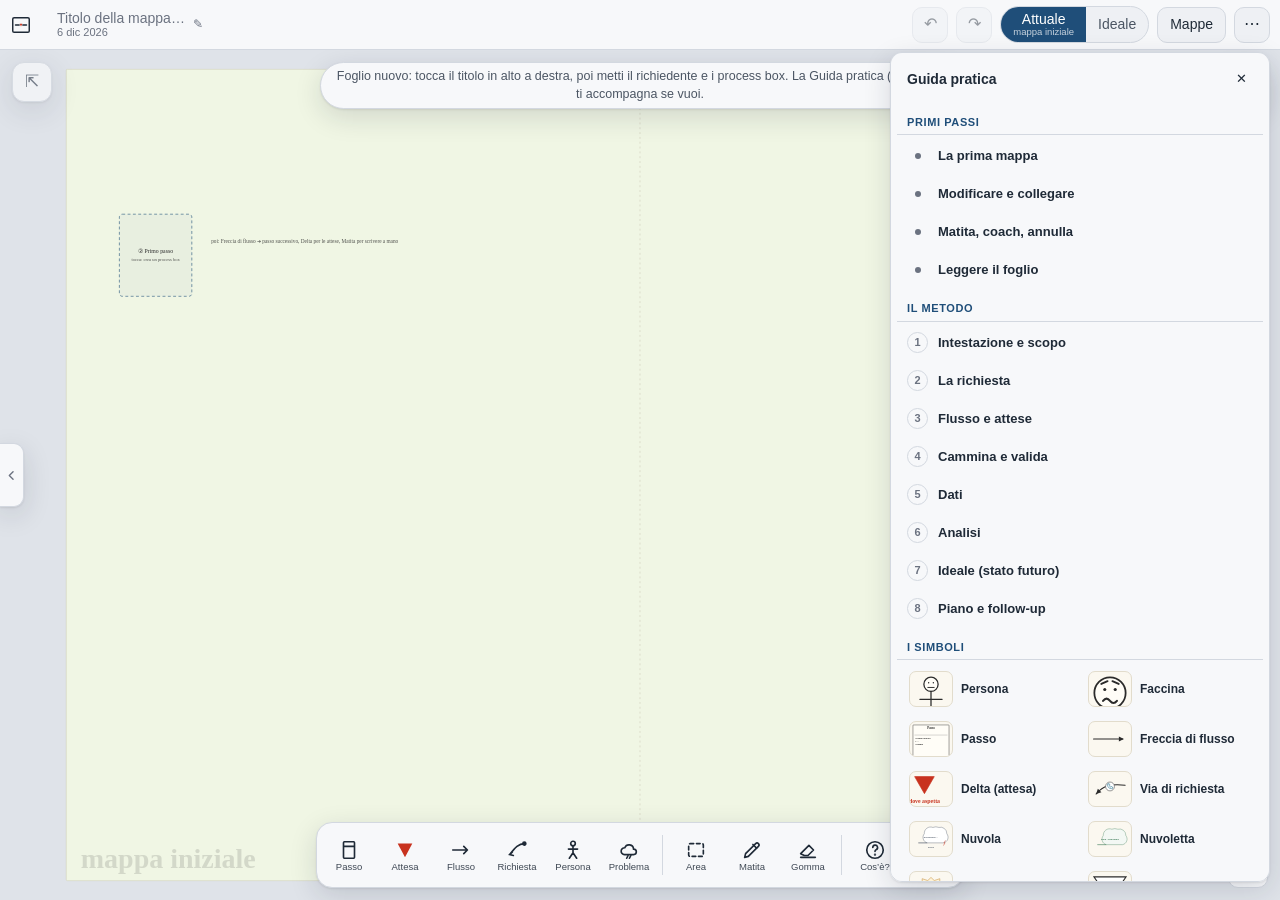
==== beta/index.html @ 2bea9523 "beta 0.9 · 20 ago 2026, 20:05" ====
<!doctype html>
<html lang="it">
<head>
<meta charset="utf-8">
<!-- Rete di sicurezza: i fogli si scambiano come file JSON, e un file preparato apposta potrebbe
     provare a infilare un pezzo di pagina nel disegno. Gli id in arrivo vengono gia' riscritti
     (V.sanitizeMap), ma qui il browser vieta comunque codice scritto dentro la pagina e attributi
     tipo onerror: nessuno script che non venga dai file dell'app puo' partire. Il coach parla con
     l'API scelta (connect-src), le immagini possono essere dati inline (icone, export). -->
<meta http-equiv="Content-Security-Policy" content="default-src 'self'; script-src 'self'; style-src 'self' 'unsafe-inline'; img-src 'self' data: blob:; font-src 'self'; connect-src 'self' https:; object-src 'none'; base-uri 'none'; form-action 'none'">
<meta name="viewport" content="width=device-width, initial-scale=1, viewport-fit=cover, user-scalable=no">
<meta name="mobile-web-app-capable" content="yes">
<meta name="apple-mobile-web-app-capable" content="yes">
<meta name="apple-mobile-web-app-status-bar-style" content="black-translucent">
<meta name="apple-mobile-web-app-title" content="VSM Coach">
<meta name="theme-color" content="#dfe3e9" media="(prefers-color-scheme: light)">
<meta name="theme-color" content="#14171b" media="(prefers-color-scheme: dark)">
<meta name="color-scheme" content="light dark">
<title>VSM Coach</title>
<link rel="manifest" href="manifest.webmanifest">
<link rel="apple-touch-icon" sizes="180x180" href="icon-180.png">
<link rel="icon" href="icon.svg" type="image/svg+xml">
<link rel="stylesheet" href="app.css">
</head>
<body>
<div id="app">
  <header class="bar">
    <div class="brand" title="VSM Coach"><svg viewBox="0 0 24 24" aria-hidden="true"><rect x="3" y="4" width="18" height="16" rx="1.5" fill="none" stroke="currentColor" stroke-width="1.6"/><path d="M6 12h4M14 12h4" stroke="currentColor" stroke-width="1.6" stroke-linecap="round"/><path d="M10.5 10.5 12 13.5 13.5 10.5z" fill="#c8321e"/></svg></div>
    <div id="crumbs"></div>
    <button id="map-head" title="Titolo, data, autori — tocca per vedere e modificare"><span class="mh-txt"><b id="mh-title"></b><small id="mh-sub"></small></span><span class="mh-pen" aria-hidden="true">✎</span></button>
    <div class="spacer"></div>
    <button class="btn icon" id="btn-undo" title="Annulla (Cmd/Ctrl+Z)" aria-label="Annulla">↶</button>
    <button class="btn icon" id="btn-redo" title="Ripeti (Cmd/Ctrl+Shift+Z)" aria-label="Ripeti">↷</button>
    <div class="seg" role="group" aria-label="Attuale / ideale">
      <button id="tab-current" aria-pressed="true" title="I giri dello stato attuale: tocca di nuovo per l'elenco e per un nuovo giro"><span>Attuale</span><small id="cur-ver">mappa iniziale</small></button>
      <button id="tab-future" aria-pressed="false" title="Dove vogliamo arrivare: uno solo, col lucchetto di validazione"><span>Ideale</span><small id="ideal-state" class="hidden">🔒</small></button>
      <button id="tab-lock" class="hidden" title="Lucchetto dell'Ideale: chiuso = validato, nessuna modifica" aria-label="Lucchetto dell'Ideale">🔓</button>
    </div>
    <div id="vers-list" class="hidden" role="menu" aria-label="Giri dello stato attuale"></div>
    <button class="btn" id="btn-maps" title="Le tue mappe">Mappe</button>
    <button class="btn icon" id="btn-menu" title="Menu" aria-label="Menu" aria-haspopup="menu">⋯</button>
  </header>

  <main>
    <div id="stage">
      <svg id="canvas" xmlns="http://www.w3.org/2000/svg" role="application" aria-label="Foglio della mappa del flusso di valore"></svg>
      <div id="hint" class="hidden" role="status" aria-live="polite"></div>
      <button id="coach-fab" title="Chiedi al coach (legge il foglio)" aria-label="Chiedi al coach">✦</button>
      <button id="ui-toggle" aria-pressed="false" title="Nascondi l'interfaccia (più foglio)" aria-label="Nascondi l'interfaccia">⇱</button>
      <div id="palette" role="toolbar" aria-label="Strumenti"></div>
      <button id="palette-toggle" aria-pressed="false" title="Nascondi gli strumenti" aria-label="Mostra o nascondi gli strumenti"><svg class="chev" viewBox="0 0 24 24" fill="none" stroke="currentColor" stroke-width="2.2" stroke-linecap="round" stroke-linejoin="round"><path d="M14.5 6l-6 6 6 6"/></svg></button>
      <div id="more-tools" class="hidden"></div>
      <div id="suggest" class="hidden" role="status" aria-live="polite"></div>
      <div id="levelsctl" class="hidden">
        <button class="btn" id="levels-btn" title="Livelli (mappe collegate)" aria-label="Livelli"><svg viewBox="0 0 24 24" width="18" height="18" fill="none" stroke="currentColor" stroke-width="1.8" stroke-linejoin="round"><path d="M12 3l9 5-9 5-9-5z"/><path d="M3 13l9 5 9-5"/></svg></button>
        <div id="levels-list" class="hidden"></div>
      </div>
      <div id="zoomctl">
        <button class="btn" id="zoom-in" title="Ingrandisci" aria-label="Ingrandisci">+</button>
        <button class="btn" id="zoom-fit" title="Adatta il foglio" aria-label="Adatta il foglio">⤢</button>
        <button class="btn" id="zoom-out" title="Riduci" aria-label="Riduci">−</button>
      </div>
      <div id="quick" class="hidden" role="toolbar" aria-label="Azioni rapide sull'elemento selezionato"></div>
      <div id="pop" class="hidden"></div>
    </div>

    <aside id="drawer" class="closed">
      <div class="tabs">
        <button id="tab-coach" aria-selected="true">Coach ✦</button>
        <button id="tab-plan" aria-selected="false">Piano</button>
        <button class="close" id="drawer-close" title="Chiudi" aria-label="Chiudi il cassetto">✕</button>
      </div>
      <section class="pane" id="pane-coach">
        <div id="chat"></div>
        <div class="quick">
          <button class="btn small" data-q="Cosa faccio adesso? Guarda il foglio e dimmi il prossimo passo e lo strumento da usare.">Cosa faccio adesso?</button>
          <button class="btn small" data-q="Rivedi il foglio e dimmi le 1-3 correzioni più importanti (con patch applicabili se servono).">Rivedi il foglio</button>
          <button class="btn small" data-q="Che cosa, del modo in cui il lavoro accade ora, non è ideale? Proponi le nuvole temporalesche da aggiungere, con muda e regola.">Che cosa non è ideale?</button>
          <button class="btn small" data-q="Proponi lo stato futuro: meno vie di richiesta, meno passi, tempi standard derivati dai dati; crea la mappa futura con una patch e spiega ogni cambiamento con 'avvicina all'ideale?'.">Proponi lo stato futuro</button>
        </div>
        <div class="composer"><textarea id="chat-input" rows="1" placeholder="Scrivi al coach…" aria-label="Messaggio al coach" autocomplete="off"></textarea><button class="btn primary" id="chat-send">Invia</button></div>
        <div class="status"><span class="dot" id="status-dot"></span><span id="status-text"></span><span class="spacer"></span><button class="btn small ghost" id="btn-clear-chat">Svuota</button><button class="btn small ghost" id="btn-settings" aria-label="Impostazioni coach" title="Impostazioni coach">⚙︎</button></div>
      </section>
      <section class="pane hidden" id="pane-plan"><div class="pane-body" id="plan-body"></div></section>
    </aside>
  </main>
</div>

<div id="guidepop" class="hidden" role="dialog" aria-label="Guida — promemoria del metodo"></div>

<div id="menu" class="hidden">
  <button data-m="new"><svg viewBox="0 0 24 24" fill="none" stroke="currentColor" stroke-width="1.8" stroke-linecap="round" stroke-linejoin="round"><path d="M13 3H6a1 1 0 0 0-1 1v16a1 1 0 0 0 1 1h12a1 1 0 0 0 1-1V9z"/><path d="M13 3v6h6"/><path d="M12 12v6M9 15h6"/></svg>Nuova mappa</button>
  <button data-m="detail"><svg viewBox="0 0 24 24" fill="none" stroke="currentColor" stroke-width="1.8" stroke-linejoin="round"><rect x="8" y="3" width="13" height="13" rx="1.5"/><path d="M16 16v3a1 1 0 0 1-1 1H4a1 1 0 0 1-1-1V8a1 1 0 0 1 1-1h3" stroke-linecap="round"/></svg>Sotto-foglio di dettaglio</button>
  <button data-m="guide"><svg viewBox="0 0 24 24" fill="none" stroke="currentColor" stroke-width="1.8" stroke-linecap="round" stroke-linejoin="round"><circle cx="12" cy="12" r="9"/><path d="M9.6 9.3a2.6 2.6 0 1 1 3.6 2.4c-.9.4-1.2 1-1.2 1.8"/><circle cx="12" cy="17" r=".4" fill="currentColor"/></svg>Guida pratica</button>
  <button class="compact-only" data-m="af"><svg viewBox="0 0 24 24" fill="none" stroke="currentColor" stroke-width="1.8" stroke-linecap="round" stroke-linejoin="round"><path d="M4 8h13M14 4l4 4-4 4M20 16H7M10 12l-4 4 4 4"/></svg>Attuale ⇄ Ideale</button>
  <button class="compact-only" data-m="giri"><svg viewBox="0 0 24 24" fill="none" stroke="currentColor" stroke-width="1.8" stroke-linecap="round" stroke-linejoin="round"><path d="M4 6h10M4 12h13M4 18h8"/><circle cx="19" cy="6" r="2"/></svg>Giri dell'attuale…</button>
  <button class="compact-only" data-m="lock"><svg viewBox="0 0 24 24" fill="none" stroke="currentColor" stroke-width="1.8" stroke-linecap="round" stroke-linejoin="round"><rect x="5" y="11" width="14" height="9" rx="1.5"/><path d="M8 11V8a4 4 0 0 1 8 0v3"/></svg>Lucchetto dell'Ideale</button>
  <button class="compact-only" data-m="maps"><svg viewBox="0 0 24 24" fill="none" stroke="currentColor" stroke-width="1.8" stroke-linejoin="round"><path d="M12 3l9 5-9 5-9-5z"/><path d="M3 13l9 5 9-5"/></svg>Le tue mappe</button>
  <hr>
  <button class="sub-head" data-sub="file" aria-expanded="false"><svg viewBox="0 0 24 24" fill="none" stroke="currentColor" stroke-width="1.8" stroke-linejoin="round"><path d="M4 5a1 1 0 0 1 1-1h11l4 4v11a1 1 0 0 1-1 1H5a1 1 0 0 1-1-1z"/><path d="M8 4v5h7V4M7 20v-7h10v7"/></svg>File e stampa<svg class="chev" viewBox="0 0 24 24" fill="none" stroke="currentColor" stroke-width="2" stroke-linecap="round" stroke-linejoin="round"><path d="M9 6l6 6-6 6"/></svg></button>
  <div class="submenu hidden" id="sub-file">
    <button data-m="open">Apri JSON…</button>
    <button data-m="save">Salva JSON</button>
    <button data-m="svg">Esporta SVG</button>
    <button data-m="print">Stampa A3</button>
  </div>
  <button class="sub-head" data-sub="opt" aria-expanded="false"><svg viewBox="0 0 24 24" fill="none" stroke="currentColor" stroke-width="1.8" stroke-linecap="round"><path d="M4 7h8M16 7h4M4 17h4M12 17h8"/><circle cx="14" cy="7" r="2"/><circle cx="10" cy="17" r="2"/></svg>Opzioni<svg class="chev" viewBox="0 0 24 24" fill="none" stroke="currentColor" stroke-width="2" stroke-linecap="round" stroke-linejoin="round"><path d="M9 6l6 6-6 6"/></svg></button>
  <div class="submenu hidden" id="sub-opt">
    <button id="btn-link-mode">Frecce: dritte</button>
    <button id="btn-trace" aria-pressed="true">✓ Evidenzia il percorso</button>
    <button id="btn-tools-left" aria-pressed="false">○ Strumenti a sinistra</button>
    <button id="btn-overlays" aria-pressed="true">✓ Riepilogo sul foglio</button>
    <button id="btn-pen-mode" aria-pressed="true">✓ Penna Apple = matita</button>
    <button data-m="clear-ink">Cancella l'inchiostro</button>
  </div>
  <button class="sub-head" data-sub="coach" aria-expanded="false"><svg viewBox="0 0 24 24" fill="none" stroke="currentColor" stroke-width="1.8" stroke-linecap="round" stroke-linejoin="round"><path d="M12 3l1.8 5.2L19 10l-5.2 1.8L12 17l-1.8-5.2L5 10l5.2-1.8z"/><path d="M18.5 15.5l.9 2.6 2.6.9-2.6.9-.9 2.6-.9-2.6-2.6-.9 2.6-.9z"/></svg>Coach<span class="tag-alfa">alfa</span><svg class="chev" viewBox="0 0 24 24" fill="none" stroke="currentColor" stroke-width="2" stroke-linecap="round" stroke-linejoin="round"><path d="M9 6l6 6-6 6"/></svg></button>
  <div class="submenu hidden" id="sub-coach">
    <button data-m="coach">Apri il coach ✦</button>
    <button data-m="settings">Impostazioni API…</button>
  </div>
  <hr>
  <button data-m="delete" class="danger"><svg viewBox="0 0 24 24" fill="none" stroke="currentColor" stroke-width="1.8" stroke-linecap="round" stroke-linejoin="round"><path d="M4 7h16M9 7V5a1 1 0 0 1 1-1h4a1 1 0 0 1 1 1v2M6 7l1 13h10l1-13M10 11v5M14 11v5"/></svg>Elimina questa mappa</button>
  <button data-m="exit"><svg viewBox="0 0 24 24" fill="none" stroke="currentColor" stroke-width="1.8" stroke-linecap="round" stroke-linejoin="round"><path d="M15 4h4a1 1 0 0 1 1 1v14a1 1 0 0 1-1 1h-4M10 8l-4 4 4 4M6 12h9"/></svg>Esci</button>
  <hr>
  <!-- quale build si ha davvero in mano: senza, provare l'app e correggerla potevano riguardare
       due versioni diverse senza che nessuno se ne accorgesse -->
  <button data-m="info" class="ver-row"><span id="ver-label">VSM Coach</span><span class="hint">tocca: copia i dati per la diagnosi</span></button>
</div>
<input type="file" id="file-open" accept="application/json" hidden>

<dialog id="dlg-maps">
  <div class="d-head">Le tue mappe</div>
  <div class="d-body"><div id="maplist"></div></div>
  <div class="d-foot"><button class="btn" id="maps-close">Chiudi</button></div>
</dialog>

<dialog id="dlg-settings">
  <div class="d-head">Impostazioni coach (API)</div>
  <div class="d-body">
    <div class="presets" id="presets">
      <button class="btn small" data-preset="kimi">Kimi (Moonshot)</button>
      <button class="btn small" data-preset="glm">GLM (Z.ai)</button>
      <button class="btn small" data-preset="openrouter">OpenRouter</button>
      <button class="btn small" data-preset="custom">Personalizzato</button>
    </div>
    <div class="field"><label for="s-base">Endpoint base (OpenAI-compatibile)</label><input id="s-base" type="url" inputmode="url" autocomplete="off" spellcheck="false" placeholder="https://api.moonshot.ai/v1"></div>
    <div class="row"><div class="field"><label for="s-model">Modello</label><input id="s-model" autocomplete="off" spellcheck="false"></div><div class="field"><label>&nbsp;</label><button class="btn" id="s-list">Elenca modelli</button></div></div>
    <div class="field"><label for="s-key">Chiave API</label><input id="s-key" type="password" autocomplete="off" spellcheck="false" placeholder="sk-…"></div>
    <div class="row"><div class="field"><label for="s-temp">Temperatura</label><input id="s-temp" type="number" inputmode="decimal" step="0.1" min="0" max="1.5"></div><div class="field"><label for="s-max">Max token risposta</label><input id="s-max" type="number" inputmode="numeric" step="100" min="200"></div></div>
    <label class="check"><input type="checkbox" id="s-proxy"> <span>Passa dal proxy locale (<code>serve.py</code>) — se il browser blocca la chiamata (CORS) o per tenere la chiave sul computer.</span></label>
    <label class="check"><input type="checkbox" id="s-stream" checked> <span>Risposta in streaming</span></label>
    <label class="check"><input type="checkbox" id="s-suggest" checked> <span>Suggerimenti di strumento (regole locali, badge discreto sulla palette)</span></label>
    <div id="s-models" class="hint" style="margin-top:8px"></div>
    <p class="notice warn" style="margin-top:10px">Le mappe descrivono processi: nessun dato identificativo di pazienti. La chiave resta in questo browser.</p>
  </div>
  <div class="d-foot"><button class="btn" id="s-cancel">Annulla</button><button class="btn primary" id="s-ok">Salva</button></div>
</dialog>

<div id="toast" role="status" aria-live="polite"></div>

<script src="js/version.js"></script>
<script src="prompt.js"></script>
<script src="js/model.js"></script>
<script src="js/render.js"></script>
<script src="js/interact.js"></script>
<script src="js/panels.js"></script>
<script src="js/legend.js"></script>
<script src="js/coach.js"></script>
<script src="js/main.js"></script>
</body>
</html>
---- beta/app.css ----
:root{
  --desk:#dfe3e9; --panel:#f7f8fa; --panel-2:#eef0f4; --line:#d3d8e0; --ink:#1f2a37; --ink-2:#4b5563; --muted:#6b7280;
  --accent:#1f4e79; --accent-ink:#ffffff; --ok:#3f7d5a; --warn:#b7791f; --bad:#c8321e;
  --paper:#fbf8f0; --pencil:#2b2b2b; --pencil-2:#5a5a5a; --paper-line:#c9c2b0; --delta:#c8321e; --cloud:#5b6472; --sage:#3f7d5a; --sel:#1f4e79;
  --hand:"Chalkboard SE","Marker Felt","Segoe Print","Bradley Hand","Comic Neue","Patrick Hand",cursive;
  --ui:-apple-system,BlinkMacSystemFont,"SF Pro Text","Segoe UI",Inter,Roboto,"Helvetica Neue",Arial,sans-serif;
  --mono:ui-monospace,SFMono-Regular,Menlo,Consolas,monospace;
  --radius:12px; --shadow:0 1px 2px rgba(0,0,0,.08),0 8px 28px rgba(20,30,50,.14);
  --tap:44px;
}
@media (prefers-color-scheme: dark){
  :root:not([data-theme="light"]){
    --desk:#14171b; --panel:#1c2026; --panel-2:#232830; --line:#323944; --ink:#e7eaef; --ink-2:#c3c9d3; --muted:#8b93a1;
    --accent:#6ea6dc; --accent-ink:#0f1720; --sel:#6ea6dc; --shadow:0 1px 2px rgba(0,0,0,.4),0 8px 28px rgba(0,0,0,.5);
  }
}
:root[data-theme="dark"]{
  --desk:#14171b; --panel:#1c2026; --panel-2:#232830; --line:#323944; --ink:#e7eaef; --ink-2:#c3c9d3; --muted:#8b93a1;
  --accent:#6ea6dc; --accent-ink:#0f1720; --sel:#6ea6dc; --shadow:0 1px 2px rgba(0,0,0,.4),0 8px 28px rgba(0,0,0,.5);
}
*{box-sizing:border-box}
html{color-scheme:light dark}
html,body{height:100%;margin:0;overflow:hidden;overscroll-behavior:none}
:root[data-theme="light"]{color-scheme:light}
:root[data-theme="dark"]{color-scheme:dark}
body{font-family:var(--ui);color:var(--ink);background:var(--desk);font-size:14px;line-height:1.4;-webkit-text-size-adjust:100%;-webkit-user-select:none;user-select:none;-webkit-touch-callout:none}
input,textarea,select{-webkit-user-select:text;user-select:text}
button,input,select,textarea{font:inherit;color:inherit}
button{cursor:pointer;touch-action:manipulation;-webkit-tap-highlight-color:transparent}
button:active{filter:brightness(.92)} /* il riscontro al tocco lo diamo noi, non il rettangolo grigio del sistema */
a{color:var(--accent)}
:focus-visible{outline:2px solid var(--accent);outline-offset:2px}
@media (prefers-reduced-motion: reduce){*{transition:none!important;animation:none!important}}
.hidden{display:none!important}

/* ---------- shell ---------- */
#app{height:100%;display:grid;grid-template-rows:auto 1fr;padding-top:env(safe-area-inset-top)}
header.bar{display:flex;align-items:center;gap:8px;padding:6px 10px;background:var(--panel);border-bottom:1px solid var(--line);min-height:48px;flex-wrap:wrap}
header .brand{font-weight:700;display:flex;align-items:center;gap:6px;flex:none}
header .brand svg{width:22px;height:22px}
.spacer{flex:1}
.btn{border:1px solid var(--line);background:var(--panel-2);border-radius:10px;padding:0 12px;min-height:36px;color:var(--ink);display:inline-flex;align-items:center;gap:6px;white-space:nowrap}
.btn:hover{border-color:var(--muted)}
.btn.primary{background:var(--accent);color:var(--accent-ink);border-color:transparent}
.btn.small{min-height:30px;padding:0 9px;font-size:12.5px;border-radius:8px}
.btn.ghost{background:transparent;border-color:transparent}
.btn.danger{color:var(--bad)}
.btn.icon{width:36px;padding:0;justify-content:center;font-size:16px}
.btn[disabled]{opacity:.45;cursor:default}
.seg{display:inline-flex;border:1px solid var(--line);border-radius:999px;overflow:hidden;background:var(--panel-2)}
.seg button{border:0;background:transparent;padding:4px 12px;color:var(--ink-2);white-space:nowrap;min-height:34px;display:flex;flex-direction:column;align-items:center;justify-content:center;gap:0;line-height:1.15}
.seg button small{font-size:9.5px;color:var(--muted);max-width:92px;overflow:hidden;text-overflow:ellipsis}
.seg button[aria-pressed="true"]{background:var(--accent);color:var(--accent-ink)}
.seg button[aria-pressed="true"] small{color:color-mix(in srgb,var(--accent-ink) 75%,transparent)}
#tab-lock{font-size:15px;padding:4px 10px}
/* elenco dei giri dell'attuale: si apre sotto il seg in testata */
#vers-list{position:fixed;top:54px;right:110px;z-index:40;min-width:220px;max-width:300px;max-height:50vh;overflow:auto;background:var(--panel);border:1px solid var(--line);border-radius:12px;box-shadow:0 10px 30px rgba(0,0,0,.2);padding:6px;display:flex;flex-direction:column;gap:2px}
#vers-list .vrow{display:flex;align-items:center;gap:2px}
#vers-list .vrow>button:first-child{flex:1;text-align:left;border:0;background:transparent;color:var(--ink);padding:8px 10px;border-radius:8px;font-size:13px;min-height:var(--tap);cursor:pointer;white-space:nowrap;overflow:hidden;text-overflow:ellipsis}
#vers-list .vrow>button:first-child:hover{background:rgba(31,78,121,.08)}
#vers-list .vrow>button[aria-current="true"]{background:rgba(31,78,121,.12);font-weight:700}
#vers-list .vrow .vrn{border:0;background:transparent;color:var(--muted);min-height:var(--tap);min-width:36px;border-radius:8px;cursor:pointer;display:flex;align-items:center;justify-content:center}
#vers-list .vrow .vrn:hover{color:var(--accent);background:rgba(31,78,121,.08)}
#vers-list .vrow .vdel:hover{color:#c8321e;background:rgba(200,50,30,.08)}
#vers-list .vdel-q{flex:1;font-size:12.5px;color:var(--ink);padding:0 8px;white-space:nowrap;overflow:hidden;text-overflow:ellipsis}
#vers-list .vrow .btn.danger{border-color:#c8321e;color:#c8321e}
#vers-list .vnew{border:1px dashed var(--line);background:transparent;color:var(--accent);padding:8px 10px;border-radius:8px;font-size:13px;min-height:var(--tap);cursor:pointer;text-align:left}
#vers-list input{border:1px solid var(--accent);border-radius:8px;padding:8px 10px;font-size:13px;width:100%}
/* intestazione della mappa in barra: titolo piccolo + data/reparto, tocco = pop-up coi dati e la modifica.
   (Il blocco titolo non sta più sul foglio: sul digitale occupava solo spazio.) */
#map-head{display:flex;align-items:center;gap:8px;border:1px solid transparent;background:transparent;border-radius:8px;padding:3px 8px;min-width:0;max-width:38vw;text-align:left;cursor:pointer}
#map-head:hover,#map-head:focus-visible{border-color:var(--line);background:var(--panel-2);outline:none}
#map-head .mh-txt{display:flex;flex-direction:column;min-width:0}
#map-head b{font-weight:600;font-size:14px;line-height:1.15;white-space:nowrap;overflow:hidden;text-overflow:ellipsis}
#map-head small{font-size:11px;color:var(--muted);line-height:1.15;white-space:nowrap;overflow:hidden;text-overflow:ellipsis}
#map-head .mh-pen{font-size:12px;color:var(--muted)}
#map-head b:empty::before{content:'Titolo della mappa…';color:var(--muted);font-weight:500}
#crumbs{display:flex;gap:4px;align-items:center;font-size:12px;color:var(--muted)}
#crumbs button{border:0;background:transparent;color:var(--accent);padding:0 2px;min-height:30px}
main{position:relative;min-height:0;display:grid;grid-template-columns:1fr auto}
#stage{position:relative;min-width:0;min-height:0;overflow:hidden;background:var(--desk)}
#canvas{position:absolute;inset:0;width:100%;height:100%;touch-action:none;display:block;cursor:default}
#canvas.tool-ink,#canvas.tool-eraser{cursor:crosshair}
#canvas.tool-pan{cursor:grab}
#canvas.tool-create{cursor:copy}
#canvas.tool-connect{cursor:alias}
#canvas.tool-whatis{cursor:help}
#canvas.picking{cursor:cell}
#canvas.picking .el-box,#canvas.picking .el-person,#canvas.picking .el-lane,#canvas.picking .el-inventory{filter:drop-shadow(0 0 4px rgba(31,78,121,.5))}

/* svg map styles (also embedded in export) */
svg .hand{font-family:var(--hand)}
svg .paper{fill:var(--paper);stroke:#cfc8b6;stroke-width:1}
svg .fold{stroke:var(--paper-line);stroke-dasharray:4 6;stroke-width:1;fill:none}
svg .pencil{stroke:var(--pencil);fill:none;stroke-width:1.6;stroke-linecap:round;stroke-linejoin:round}
svg .pencil-thin{stroke:var(--pencil-2);fill:none;stroke-width:1;stroke-linecap:round}
svg text{fill:var(--pencil);pointer-events:none;font-variant-numeric:tabular-nums}
svg .muted{fill:var(--pencil-2)}
svg .box{fill:#fffdf7;stroke:var(--pencil);stroke-width:1.8}
svg .lane{fill:rgba(31,78,121,.05);stroke:rgba(31,78,121,.35);stroke-dasharray:6 5;stroke-width:1}
svg .delta{fill:var(--delta);stroke:var(--delta)}
svg .delta-txt{fill:var(--delta)}
svg .cloud{fill:#fff;stroke:var(--cloud);stroke-width:1.4}
/* area sensibile invisibile: da' un bersaglio pieno agli elementi disegnati a sole linee (l'omino) */
svg .el-hit{fill:transparent;stroke:none}
/* problema ridotto a segnale: triangolo di allerta, si riapre toccandolo */
svg .alert{fill:#fff4e5;stroke:var(--cloud);stroke-width:1.6;stroke-linejoin:round}
svg .alert-mark{stroke:var(--cloud);stroke-width:2;stroke-linecap:round;fill:none}
svg .alert-dot{fill:var(--cloud)}
svg .cloud-txt{fill:var(--cloud)}
svg .fluffy{fill:#f3f8f4;stroke:var(--sage);stroke-width:1.2}
svg .fluffy-txt{fill:var(--sage)}
svg .burst{fill:#fff3d6;stroke:#b7791f;stroke-width:1.4}
svg .burst-txt{fill:#7a4f0e}
svg .inv{fill:#fff;stroke:var(--pencil);stroke-width:1.5}
svg .chan{fill:#fff;stroke:var(--pencil-2);stroke-width:1}
svg .chan-handle{cursor:grab}
svg .chan-handle:hover .chan{stroke:var(--sel);stroke-width:1.6}
svg .handle.end{cursor:crosshair}
svg .placeholder:hover rect{fill:rgba(31,78,121,.09)}
/* lo strato del riepilogo è inerte (vedi R.init): i riquadri d'invito sono l'eccezione, si toccano */
svg .placeholder{pointer-events:auto}
/* bersagli evidenziati quando lo strumento li richiede */
svg.t-delta .conn[data-type="flow"] .conn-hit{stroke:rgba(200,50,30,.16)}
svg.t-delta .conn[data-type="flow"] .pencil{stroke:#c8321e}
svg.t-flow .el-box .box{stroke:#1f4e79;stroke-width:2.4;filter:drop-shadow(0 0 4px rgba(31,78,121,.45))}
svg.t-request .el-person .pencil{stroke:#1f4e79;stroke-width:2.2}
svg.t-request .el-box .box{stroke:#1f4e79;stroke-width:2.2}
svg .sel-ring.ok{stroke:#3f7d5a;stroke-width:2.5;stroke-dasharray:none}
svg .chan-txt{font-size:9px;letter-spacing:.5px;fill:var(--pencil)}
svg .stroke{fill:none;stroke-linecap:round;stroke-linejoin:round}
svg .va{stroke:var(--sage);stroke-width:2.2;fill:none}
svg .nva{stroke:var(--delta);stroke-width:2.2;fill:none}
svg .sel-ring{fill:none;stroke:var(--sel);stroke-width:1.5;stroke-dasharray:5 4;pointer-events:none}
svg .lock-link{stroke:var(--sel);stroke-width:1.2;stroke-dasharray:2 3;opacity:.85;pointer-events:none}
svg .lock-parent{fill:none;stroke:var(--sel);stroke-width:1;stroke-dasharray:2 3;opacity:.7;pointer-events:none}
svg .lock-child{fill:rgba(31,78,121,.06);stroke:var(--sel);stroke-width:1;stroke-dasharray:2 3;opacity:.8;pointer-events:none}
/* percorso di ciò che si è selezionato: un alone dietro le frecce e un anello sui passi toccati.
   Chiaro e senza tratteggio per non confondersi con la selezione (tratteggiata) né col segno a matita. */
svg .trace-line{fill:none;stroke:var(--sel);stroke-opacity:.2;stroke-width:9;stroke-linecap:round;stroke-linejoin:round;pointer-events:none}
svg .trace-el{fill:rgba(31,78,121,.05);stroke:var(--sel);stroke-opacity:.35;stroke-width:2;pointer-events:none}
svg .lock-count rect{fill:#fff;stroke:var(--sel);stroke-width:1}
svg .lock-count text{fill:var(--sel);font-size:10px;font-weight:700;font-family:var(--ui)}
#canvas.picking .el-box .box,#canvas.picking .el-person .pencil,#canvas.picking .el-lane .lane,#canvas.picking .el-inventory .inv{stroke:var(--sel);stroke-width:2.2}
#canvas.picking .conn .pencil{stroke:var(--sel);stroke-width:2.4}
svg .handle{fill:#fff;stroke:var(--sel);stroke-width:1.5;cursor:nwse-resize}
svg .lasso{fill:rgba(31,78,121,.08);stroke:var(--sel);stroke-dasharray:4 4;stroke-width:1}
svg .ghost{stroke:var(--sel);stroke-dasharray:5 4;stroke-width:1.5;fill:none;pointer-events:none}
svg .el{cursor:move}
svg .link-badge{fill:var(--accent);cursor:pointer}
svg .link-badge-txt{fill:#fff;font-size:9px;font-weight:700}
svg .conn-hit{stroke:transparent;stroke-width:16;fill:none;cursor:pointer}
svg .highlight rect,svg .highlight path,svg .highlight circle{filter:drop-shadow(0 0 5px rgba(31,78,121,.9))}
svg .flash{animation:flash 1.2s ease-out 2}
@keyframes flash{0%{opacity:1}50%{opacity:.25}100%{opacity:1}}

/* palette */
#palette{position:absolute;left:50%;bottom:calc(12px + env(safe-area-inset-bottom));transform:translateX(-50%);display:flex;gap:4px;padding:6px;background:var(--panel);border:1px solid var(--line);border-radius:16px;box-shadow:var(--shadow);max-width:calc(100% - 24px);overflow-x:auto;z-index:5}
#palette .tool{position:relative;width:52px;height:52px;border-radius:12px;border:1px solid transparent;background:transparent;display:flex;flex-direction:column;align-items:center;justify-content:center;gap:1px;color:var(--ink);flex:none;padding:0}
#palette .tool svg{width:22px;height:22px}
#palette .tool .lbl{font-size:9.5px;line-height:1;color:inherit;opacity:.85;white-space:nowrap}
@media (max-width:640px){#palette .tool{width:44px;height:44px}#palette .tool .lbl{display:none}}
#palette .tool[aria-pressed="true"]{background:var(--accent);color:var(--accent-ink)}
#palette .tool:hover{border-color:var(--line)}
#palette .sep{width:1px;background:var(--line);margin:6px 3px;flex:none}
#palette .tool .lbl{pointer-events:none}
#palette .tool.suggest::after,#more-tools .tool.suggest::after{content:"";position:absolute;inset:-3px;border-radius:14px;border:2px solid var(--warn);animation:pulse 1.6s ease-in-out infinite;pointer-events:none}
@keyframes pulse{0%,100%{opacity:.25}50%{opacity:1}}
#more-tools{position:absolute;left:50%;transform:translateX(-50%);bottom:calc(80px + env(safe-area-inset-bottom));background:var(--panel);border:1px solid var(--line);border-radius:14px;box-shadow:var(--shadow);padding:8px;display:grid;grid-template-columns:repeat(4,1fr);gap:4px;z-index:6;max-width:calc(100% - 24px)}
#more-tools .tool{position:relative;min-width:78px;padding:8px 6px;display:flex;flex-direction:column;gap:4px;font-size:11px;align-items:center;border-radius:10px;border:1px solid transparent;background:transparent;color:var(--ink);min-height:var(--tap)}
#more-tools .tool svg{width:24px;height:24px}
#more-tools .tool:hover{border-color:var(--line)}
#more-tools .tool[aria-pressed="true"]{background:var(--accent);color:var(--accent-ink)}
/* azioni rapide: menu di icone rotonde ad arco attorno all'elemento selezionato (stile .pm-btn, come il
   menu del rilascio nel vuoto). Il contenitore è un punto: i bottoni sono figli posizionati dal JS. */
#quick{position:absolute;z-index:7;width:0;height:0}
#quick .qinfo{position:absolute;transform:translate(-50%,-50%);white-space:nowrap;font-size:11px;color:var(--muted);background:var(--panel);border:1px solid var(--line);border-radius:999px;padding:3px 10px;box-shadow:var(--shadow)}
.howto{padding-left:20px;margin:0}.howto li{margin-bottom:10px;font-size:13.5px}
#suggest{position:absolute;left:50%;transform:translateX(-50%);bottom:calc(84px + env(safe-area-inset-bottom));background:var(--ink);color:var(--desk);padding:8px 12px;border-radius:12px;font-size:13px;box-shadow:var(--shadow);display:flex;gap:10px;align-items:center;z-index:6;max-width:min(560px,90vw)}
#suggest button{border:0;background:transparent;color:inherit;font-weight:600;text-decoration:underline;padding:0;min-height:30px}
#suggest .x{opacity:.7;text-decoration:none;font-size:16px}
#zoomctl{position:absolute;right:12px;bottom:calc(12px + env(safe-area-inset-bottom));display:flex;flex-direction:column;gap:4px;z-index:5}
#zoomctl .btn{width:40px;height:40px;padding:0;justify-content:center;background:var(--panel)}
header .btn[aria-pressed="true"]{border-color:var(--accent);color:var(--accent)}
#coach-fab{position:absolute;right:12px;top:12px;z-index:5;width:48px;height:48px;border-radius:50%;background:var(--accent);color:var(--accent-ink);border:0;box-shadow:var(--shadow);font-size:20px;display:grid;place-items:center}
#coach-fab.busy{animation:pulse 1.2s infinite}
#hint{position:absolute;left:50%;top:12px;transform:translateX(-50%);background:var(--panel);border:1px solid var(--line);border-radius:999px;padding:5px 12px;font-size:12.5px;color:var(--ink-2);z-index:4;max-width:60vw;text-align:center;box-shadow:var(--shadow)}

/* popover */
#pop{position:absolute;z-index:8;overscroll-behavior:contain;width:330px;max-width:calc(100vw - 20px);max-height:min(72vh,600px);overflow:auto;background:var(--panel);border:1px solid var(--line);border-radius:14px;box-shadow:var(--shadow);padding:10px 12px}
#pop .pop-head{display:flex;align-items:center;gap:8px;margin-bottom:8px}
#pop .pop-title{flex:1;min-width:0}
#pop .pop-title b{font-size:13.5px;display:block}
#pop .pop-sub{font-size:11.5px;color:var(--muted);white-space:nowrap;overflow:hidden;text-overflow:ellipsis}
#pop .pop-preview{width:48px;height:48px;flex:none;background:var(--paper);border:1px solid #e2dccc;border-radius:8px;overflow:hidden}
#pop details.adv{margin:2px 0 8px;border-top:1px dashed var(--line);padding-top:6px}
#pop details.adv summary{cursor:pointer;font-size:12px;color:var(--accent);font-weight:600;padding:4px 0;list-style-position:inside}
#pop details.adv[open] summary{margin-bottom:6px}
#pop .lockrow{margin:-2px 0 8px}
#pop .pop-actions{border-top:1px solid var(--line);padding-top:8px;margin-top:4px}
#pop.sheet{left:8px!important;right:8px;top:auto!important;bottom:calc(84px + env(safe-area-inset-bottom));width:auto;max-width:none;max-height:min(55vh,520px);border-radius:14px}
#pop .why{border-left:3px solid var(--accent);background:color-mix(in srgb,var(--accent) 8%,transparent);padding:6px 8px;border-radius:0 8px 8px 0;font-size:12.5px;margin:6px 0 8px;color:var(--ink-2)}
.field{display:flex;flex-direction:column;gap:3px;margin-bottom:8px}
.field label{font-size:11px;color:var(--muted);font-weight:600;letter-spacing:.2px}
.field input,.field select,.field textarea{border:1px solid var(--line);background:var(--panel-2);color:var(--ink);border-radius:8px;padding:7px 9px;width:100%;min-height:36px}
.field input:hover,.field select:hover,.field textarea:hover{border-color:var(--muted)}
.field textarea{min-height:60px;resize:vertical}
.row{display:grid;grid-template-columns:1fr 1fr;gap:6px}
.row3{display:grid;grid-template-columns:1fr 1fr 1fr;gap:6px}
.check{display:flex;gap:8px;align-items:flex-start;margin:5px 0;font-size:13px}
.check input{margin-top:3px;width:18px;height:18px}
.hint{font-size:12px;color:var(--muted)}
.actions{display:flex;gap:6px;flex-wrap:wrap;margin-top:6px}

/* drawer */
#drawer{width:360px;max-width:100vw;border-left:1px solid var(--line);background:var(--panel);display:flex;flex-direction:column;min-height:0;overscroll-behavior:contain}
#drawer.closed{display:none}
#drawer .tabs{display:flex;border-bottom:1px solid var(--line)}
#drawer .tabs button{flex:1;border:0;background:transparent;padding:10px 6px;font-weight:600;color:var(--muted);border-bottom:2px solid transparent;min-height:44px}
#drawer .tabs button[aria-selected="true"]{color:var(--ink);border-bottom-color:var(--accent)}
#drawer .tabs .close{flex:none;width:44px}
.pane{flex:1;min-height:0;display:flex;flex-direction:column}
.pane-body{overflow:auto;padding:12px;flex:1;min-height:0}
/* pannello Guida: promemoria del metodo, una sezione alla volta */
#guidepop{position:absolute;right:10px;top:52px;z-index:19;background:var(--panel);border:1px solid var(--line);border-radius:12px;box-shadow:var(--shadow);width:min(380px,calc(100vw - 20px));max-height:calc(100vh - 70px);overflow-y:auto;padding:6px;display:flex;flex-direction:column}
#guidepop .gp-head{display:flex;align-items:center;gap:8px;padding:6px 6px 8px 10px}
#guidepop .gp-head .hint{font-size:12px}
.gp-sechead{padding:12px 10px 4px;font-size:11px;font-weight:700;text-transform:uppercase;letter-spacing:.6px;color:var(--accent);border-bottom:1px solid var(--line);margin-bottom:2px}
.gp-item{display:flex;align-items:center;gap:10px;border:0;background:transparent;text-align:left;padding:8px 10px;border-radius:8px;min-height:38px;color:var(--ink);font-weight:600;font-size:13px}
.gp-item:hover{background:var(--panel-2)}
.gp-n{width:21px;height:21px;flex:none;border-radius:50%;border:1.5px solid var(--line);display:grid;place-items:center;font-size:11px;font-weight:600;color:var(--muted)}
.gp-dot{width:6px;height:6px;flex:none;border-radius:50%;background:var(--muted);margin:0 7.5px}
.gp-grid{display:grid;grid-template-columns:1fr 1fr;gap:4px;padding:4px 6px}
.gp-chip{display:flex;align-items:center;gap:8px;border:0;background:transparent;text-align:left;padding:5px 6px;border-radius:8px;min-height:44px;color:var(--ink);font-size:12px;font-weight:600}
.gp-chip:hover{background:var(--panel-2)}
.gp-glyph{width:44px;height:36px;flex:none;background:var(--paper);border:1px solid #e2dccc;border-radius:7px;display:grid;place-items:center;padding:2px;overflow:hidden}
.gp-glyph .lg-g{width:100%;height:100%;overflow:visible}
.gp-q{font-style:italic;color:var(--accent);margin-top:6px}
/* scheda flottante di una voce della Guida pratica */
#gpcard{position:fixed;z-index:21;width:min(330px,calc(100vw - 20px));background:var(--panel);border:1px solid var(--line);border-radius:12px;box-shadow:var(--shadow);padding:10px 12px;max-height:calc(100vh - 80px);overflow-y:auto}
#gpcard.sheet{left:50%;top:70px;transform:translateX(-50%)}
#gpcard .gpc-head{display:flex;align-items:center;gap:10px;margin-bottom:6px}
#gpcard .gpc-head b{font-size:14px}
#gpcard .gpc-body{font-size:12.8px;color:var(--ink-2);line-height:1.5}
.gp-lint{display:flex;flex-direction:column;gap:6px;padding:8px 10px 4px;border-top:1px solid var(--line);margin-top:6px}
.gp-foot{margin:6px 10px 8px;font-size:12px;color:var(--ink-2)}
.chev{width:15px;height:15px;flex:none;margin-left:auto;transition:transform .15s;color:var(--muted)}
.gp-sec[aria-expanded="true"] .chev,.sub-head[aria-expanded="true"] .chev,.lg-sec[aria-expanded="true"] .chev{transform:rotate(90deg)}
.coachnote{border-left:3px solid var(--accent);padding:6px 10px;background:color-mix(in srgb,var(--accent) 8%,transparent);border-radius:0 8px 8px 0;margin:8px 0 10px;font-size:13px}
.coachnote b{display:block;font-size:11px;text-transform:uppercase;letter-spacing:.6px;color:var(--accent);margin-bottom:2px}
.card{border:1px solid var(--line);border-radius:var(--radius);padding:10px;margin-bottom:10px;background:var(--panel-2)}
.card h4{margin:0 0 6px;font-size:13px}
.lint{display:flex;flex-direction:column;gap:6px}
.lint .chip,.gp-lint .chip{font-size:12.5px;border-radius:10px;padding:6px 10px;border:1px solid var(--line);background:var(--panel-2);text-align:left;color:var(--ink);min-height:32px}
.lint .chip.warn,.gp-lint .chip.warn{border-color:color-mix(in srgb,var(--warn) 50%,transparent)}
.lint .chip.bad,.gp-lint .chip.bad{border-color:color-mix(in srgb,var(--bad) 50%,transparent)}
.lint .chip.ok,.gp-lint .chip.ok{color:var(--ok)}
table.plan{font-variant-numeric:tabular-nums;width:100%;border-collapse:collapse;font-size:12.5px}
table.plan th,table.plan td{border-bottom:1px solid var(--line);padding:3px;text-align:left;vertical-align:top}
table.plan input{width:100%;border:1px solid transparent;background:transparent;padding:5px;border-radius:6px;min-height:32px}
table.plan input:focus{border-color:var(--line);background:var(--panel-2)}
.cmp{display:grid;grid-template-columns:1fr auto auto auto;gap:4px 10px;font-size:13px;align-items:center}
.cmp .h{font-size:11px;color:var(--muted);font-weight:600;text-transform:uppercase;letter-spacing:.5px}
.cmp .good{color:var(--ok);font-weight:600}.cmp .badv{color:var(--bad);font-weight:600}
/* selettori visivi (facce, icone) */
.picker{display:flex;flex-wrap:wrap;gap:4px}
.picker .pick{display:flex;flex-direction:column;align-items:center;gap:2px;width:66px;padding:4px 2px;border:1px solid var(--line);border-radius:8px;background:var(--panel-2);font-size:9.5px;color:var(--ink-2);min-height:44px;line-height:1.1}
.picker .pick svg{width:30px;height:30px;overflow:visible;background:var(--paper);border-radius:50%}
.picker.icons .pick svg{border-radius:6px}
.picker .pick.on{border-color:var(--accent);box-shadow:0 0 0 1px var(--accent) inset;color:var(--accent);font-weight:600}
.picker .pick span{max-width:62px;text-align:center;white-space:normal;line-height:1.05}
.pick-group{font-size:10.5px;text-transform:uppercase;letter-spacing:.5px;color:var(--muted);margin:6px 0 3px}
svg .icon-bg{fill:#fffdf7;stroke:var(--pencil-2);stroke-width:1}
/* legenda completa (cassetto) */
.lg-var{display:flex;flex-wrap:wrap;gap:4px 10px;margin-top:10px}
.lg-var span{display:inline-flex;align-items:center;gap:4px;font-size:11.5px;color:var(--ink-2)}
.lg-var span .lg-g{width:30px;height:24px;overflow:hidden;flex:none;background:var(--paper);border-radius:4px}
.lg-var .lg-line{flex-basis:100%;align-items:flex-start}
.lg-var .lg-line .lg-g{width:26px;height:26px;margin-top:-2px}
.lg-var span b{font-weight:600;color:var(--ink)}
/* coach chat */
#chat{flex:1;overflow:auto;padding:12px;display:flex;flex-direction:column;gap:10px;min-height:0}
.msg{max-width:100%;border-radius:12px;padding:8px 11px;font-size:13.5px;white-space:pre-wrap;word-wrap:break-word;-webkit-user-select:text;user-select:text}
.msg.user{align-self:flex-end;background:var(--accent);color:var(--accent-ink);border-bottom-right-radius:4px;max-width:90%}
.msg.assistant{align-self:stretch;background:var(--panel-2);border:1px solid var(--line);border-bottom-left-radius:4px}
.msg.system{align-self:center;color:var(--muted);font-size:12px;text-align:center}
.msg .patch{margin-top:8px;border:1px dashed var(--accent);border-radius:8px;padding:6px 8px;background:color-mix(in srgb,var(--accent) 6%,transparent);font-size:12.5px}
.msg .patch ul{margin:4px 0 6px 16px;padding:0}
.msg.assistant h3{font-size:14px;margin:6px 0 2px}
.msg.assistant ul,.msg.assistant ol{margin:4px 0;padding-left:18px}
.msg.assistant p{margin:4px 0}
.msg.assistant code{font-family:var(--mono);font-size:12px;background:var(--panel);padding:0 3px;border-radius:4px}
.msg.assistant pre{overflow:auto;background:var(--panel);padding:6px;border-radius:6px}
.quick{display:flex;gap:6px;flex-wrap:wrap;padding:6px 12px;border-top:1px solid var(--line)}
.composer{display:flex;gap:6px;padding:8px 12px 12px;border-top:1px solid var(--line);align-items:flex-end}
.composer textarea{flex:1;border:1px solid var(--line);background:var(--panel-2);border-radius:10px;padding:8px 10px;resize:none;min-height:40px;max-height:140px}
.status{font-size:11px;color:var(--muted);padding:0 12px 6px;display:flex;gap:6px;align-items:center}
.status .dot{width:8px;height:8px;border-radius:50%;background:var(--muted);flex:none}
.status .dot.on{background:var(--ok)}
.status .dot.err{background:var(--bad)}
.typing::after{content:"…";animation:blink 1s infinite}
@keyframes blink{50%{opacity:.3}}

/* dialogs & menus */
dialog{border:1px solid var(--line);border-radius:14px;background:var(--panel);color:var(--ink);padding:0;max-width:560px;width:min(560px,94vw);box-shadow:var(--shadow)}
dialog::backdrop{background:rgba(10,14,20,.45)}
dialog .d-head{padding:12px 16px;border-bottom:1px solid var(--line);font-weight:600;display:flex;align-items:center}
dialog .d-body{padding:14px 16px;max-height:70vh;overflow:auto}
dialog .d-foot{padding:10px 16px;border-top:1px solid var(--line);display:flex;gap:8px;justify-content:flex-end}
.presets{display:flex;gap:6px;flex-wrap:wrap;margin-bottom:10px}
.presets .btn[aria-pressed="true"]{border-color:var(--accent);color:var(--accent)}
.notice{font-size:12px;color:var(--muted);border:1px solid var(--line);border-radius:8px;padding:8px;background:var(--panel-2)}
.notice.warn{color:var(--warn)}
#menu{position:absolute;right:10px;top:52px;z-index:20;background:var(--panel);border:1px solid var(--line);border-radius:12px;box-shadow:var(--shadow);padding:6px;min-width:250px;max-height:calc(100vh - 70px);overflow-y:auto;display:flex;flex-direction:column}
#menu button{border:0;background:transparent;text-align:left;padding:10px 12px;border-radius:8px;min-height:40px;color:var(--ink);display:flex;align-items:center;gap:11px}
#menu button>svg:first-child{width:18px;height:18px;flex:none;color:var(--ink-2)}
#menu button.danger>svg:first-child{color:inherit}
#menu button:hover{background:var(--panel-2)}
#menu hr{border:0;border-top:1px solid var(--line);margin:4px 0;width:100%}
#menu .submenu{display:flex;flex-direction:column;margin:0 0 4px 20px;padding-left:6px;border-left:2px solid var(--line)}
#menu .submenu.hidden{display:none}
#menu .tag-alfa{font-size:9.5px;text-transform:uppercase;letter-spacing:.5px;background:color-mix(in srgb,var(--warn) 18%,transparent);color:var(--warn);border-radius:999px;padding:2px 7px;font-weight:700}
#maplist{max-height:50vh;overflow:auto}
.maprow{display:flex;align-items:center;gap:8px;padding:8px;border-radius:8px;border:1px solid var(--line);margin-bottom:6px}
.maprow b{flex:1;font-size:13px}
.maprow .k{font-size:10px;text-transform:uppercase;letter-spacing:.5px;color:var(--muted)}
#toast{position:fixed;left:50%;bottom:calc(84px + env(safe-area-inset-bottom));transform:translateX(-50%);background:var(--ink);color:var(--desk);padding:8px 14px;border-radius:999px;font-size:13px;opacity:0;pointer-events:none;transition:opacity .2s;z-index:50}
#toast.show{opacity:1}

/* schermo stretto oppure basso (telefono in orizzontale: ~950x430): il cassetto si sovrappone invece di rubare spazio */
@media (max-width:900px),(max-height:560px){
  main{grid-template-columns:1fr}
  #drawer{position:absolute;right:0;top:0;bottom:0;width:min(420px,100vw);z-index:9;box-shadow:var(--shadow)}
  #map-head{max-width:40vw}
  header .hide-m{display:none}
}

/* la riga della versione: si legge quando serve, non ruba attenzione al resto del menu */
#menu .ver-row{display:flex;flex-direction:column;align-items:flex-start;gap:1px;font-size:11px;color:var(--muted);padding-top:6px;padding-bottom:6px}
#menu .ver-row .hint{font-size:10px;opacity:.75;margin:0}

/* ---------- telefono (stretto o basso): header su una riga sola ---------- */
#menu .compact-only{display:none}
@media (max-width:760px),(max-height:560px){
  header.bar{flex-wrap:nowrap;gap:6px;padding:5px 8px;min-height:auto}
  header .brand span{display:none}
  header .seg,header #btn-maps{display:none}
  #map-head{max-width:none;min-width:0;flex:1}
  #crumbs{display:none}
  #menu .compact-only{display:block}
  #hint{max-width:80vw}
}

/* ---------- strumenti in colonna a sinistra (invece che in basso al centro) ---------- */
#app.tools-left #palette{left:calc(8px + env(safe-area-inset-left));top:50%;bottom:auto;transform:translateY(-50%);flex-direction:column;max-width:none;max-height:calc(100% - 16px);overflow-x:hidden;overflow-y:auto;scrollbar-width:none}
#app.tools-left #palette::-webkit-scrollbar{display:none}
#app.tools-left #palette .sep{width:auto;height:1px;margin:3px 8px}
#app.tools-left #more-tools{left:calc(76px + env(safe-area-inset-left));top:50%;bottom:auto;transform:translateY(-50%);max-height:calc(100% - 16px);overflow-y:auto}
/* col foglio libero a sinistra, il pulsante dell'interfaccia si sposta per non finirci sopra */
#app.tools-left #ui-toggle{left:auto;right:calc(12px + 56px)}
/* linguetta a bordo schermo: ripiega ed evoca la barra degli strumenti */
#palette-toggle{position:absolute;left:0;top:50%;transform:translateY(-50%);z-index:6;width:24px;height:64px;border:1px solid var(--line);border-left:0;border-radius:0 10px 10px 0;background:var(--panel);box-shadow:var(--shadow);color:var(--ink-2);display:grid;place-items:center;padding:0;touch-action:none}
/* area di tocco allargata oltre il disegno: col dito 24px non bastano */
#palette-toggle::before{content:'';position:absolute;top:-14px;bottom:-14px;left:0;right:-10px}
#palette-toggle .chev{margin-left:0;transition:transform .15s}
#app.palette-hidden #palette,#app.palette-hidden #more-tools{display:none}
#app.palette-hidden #palette-toggle .chev{transform:rotate(180deg)}
#app.clean #palette-toggle{display:none}
/* con gli strumenti in colonna la linguetta si sposta al bordo destro della colonna, altrimenti la coprirebbe */
#app.tools-left:not(.palette-hidden) #palette-toggle{left:calc(76px + env(safe-area-inset-left))}
@media (max-height:560px){ /* telefono in orizzontale: la colonna non ci starebbe tutta (gli ultimi strumenti sparivano
  sotto lo scorrimento), quindi niente etichette e avvolgimento su due colonne: tutti gli strumenti restano raggiungibili */
  #app.tools-left #palette{flex-wrap:wrap;overflow-y:hidden}
  #app.tools-left #palette .tool{width:44px;height:44px}
  #app.tools-left #palette .tool .lbl{display:none}
  #app.tools-left #palette .sep{display:none}
}

/* ---------- interfaccia nascosta: resta solo il foglio ---------- */
#ui-toggle{position:absolute;left:12px;top:12px;z-index:8;width:40px;height:40px;border-radius:12px;border:1px solid var(--line);background:var(--panel);color:var(--ink-2);opacity:.72;display:grid;place-items:center;font-size:17px;box-shadow:var(--shadow)}
#ui-toggle:hover{opacity:1}
#ui-toggle[aria-pressed="true"]{opacity:.55}
/* senza header resta una sola riga: va dichiarata 1fr, altrimenti main finisce nella riga "auto" e collassa a zero */
#app.clean{grid-template-rows:1fr}
#app.clean header.bar{display:none}
#app.clean #palette,#app.clean #more-tools,#app.clean #zoomctl,#app.clean #coach-fab,#app.clean #suggest{display:none}
#app.clean #ui-toggle{opacity:.5}

/* ---------- dispositivi a tocco: bersagli da 44 px (--tap) ---------- */
@media (pointer:coarse){
  .btn{min-height:var(--tap)}
  .btn.icon{width:var(--tap)}
  .btn.small{min-height:38px;padding:0 11px}
  #zoomctl .btn{width:var(--tap);height:var(--tap)}
  #ui-toggle{width:var(--tap);height:var(--tap)}
  #menu button{min-height:var(--tap)}
  #drawer .tabs button{min-height:var(--tap)}
}
@media print{
  @page{size:A3 landscape;margin:6mm}
  body{background:#fff}
  header,#palette,#zoomctl,#coach-fab,#hint,#drawer,#pop,#toast,#suggest,#more-tools,#quick{display:none!important}
  main{display:block}
  #stage{position:static;overflow:visible}
  #canvas{position:static;width:100%;height:auto}
}


/* ---------- menu a comparsa rotondo: che cosa mettere in fondo alla freccia ---------- */
/* compare dove il dito ha lasciato il collegamento nel vuoto; un tocco fuori annulla tutto */
.placemenu{position:absolute;z-index:60;width:0;height:0}
.placemenu .pm-dot{position:absolute;left:-7px;top:-7px;width:14px;height:14px;border-radius:50%;background:var(--accent);box-shadow:0 0 0 4px rgba(31,78,121,.18)}
/* .pm-btn è condiviso: lo usano il menu del vuoto (#placemenu) e le azioni rapide (#quick) */
.pm-btn{position:absolute;width:54px;height:54px;margin:-27px 0 0 -27px;border-radius:50%;border:1px solid var(--line);
  background:var(--panel);color:var(--ink);display:flex;flex-direction:column;align-items:center;justify-content:center;gap:1px;
  box-shadow:0 6px 18px rgba(0,0,0,.18);font-size:9px;line-height:1;cursor:pointer;animation:pm-in .12s ease-out}
.pm-btn svg{width:20px;height:20px}
.pm-btn span{max-width:48px;overflow:hidden;text-overflow:ellipsis;white-space:nowrap}
.pm-btn:hover,.pm-btn:focus-visible{border-color:var(--accent);color:var(--accent);outline:none}
.pm-btn.danger{color:#c8321e}
.pm-btn.danger:hover,.pm-btn.danger:focus-visible{border-color:#c8321e;color:#c8321e}
@keyframes pm-in{from{opacity:0;transform:scale(.7)}to{opacity:1;transform:scale(1)}}
/* uscita dallo strumento attivo: prende il posto del vecchio tasto "Seleziona" */
#palette .tool.done{color:var(--accent)}


/* ---------- livelli (mappe collegate) a destra, sopra lo zoom ---------- */
#levelsctl{position:absolute;right:12px;bottom:calc(160px + env(safe-area-inset-bottom));z-index:6}
#levelsctl .btn{width:40px;height:40px;padding:0;justify-content:center;background:var(--panel)}
#levels-list{position:absolute;right:46px;bottom:0;min-width:210px;max-width:290px;max-height:50vh;overflow:auto;background:var(--panel);border:1px solid var(--line);border-radius:12px;box-shadow:0 10px 30px rgba(0,0,0,.2);padding:6px;display:flex;flex-direction:column;gap:2px}
#levels-list button{display:block;width:100%;text-align:left;border:0;background:transparent;color:var(--ink);padding:8px 10px;border-radius:8px;font-size:13px;min-height:var(--tap);cursor:pointer;white-space:nowrap;overflow:hidden;text-overflow:ellipsis}
#levels-list button:hover{background:rgba(31,78,121,.08)}
#levels-list button[aria-current="true"]{background:rgba(31,78,121,.12);font-weight:700}
#levels-list button.sub{padding-left:26px}
#app.clean #levelsctl{display:none}
@media print{#levelsctl{display:none!important}}
@media (pointer:coarse){#levelsctl .btn{width:var(--tap);height:var(--tap)}#levelsctl{bottom:calc(170px + env(safe-area-inset-bottom))}}
/* pallino di via di un connettore selezionato */
svg .handle.via{fill:var(--panel);stroke:var(--sel);stroke-width:2;pointer-events:none}
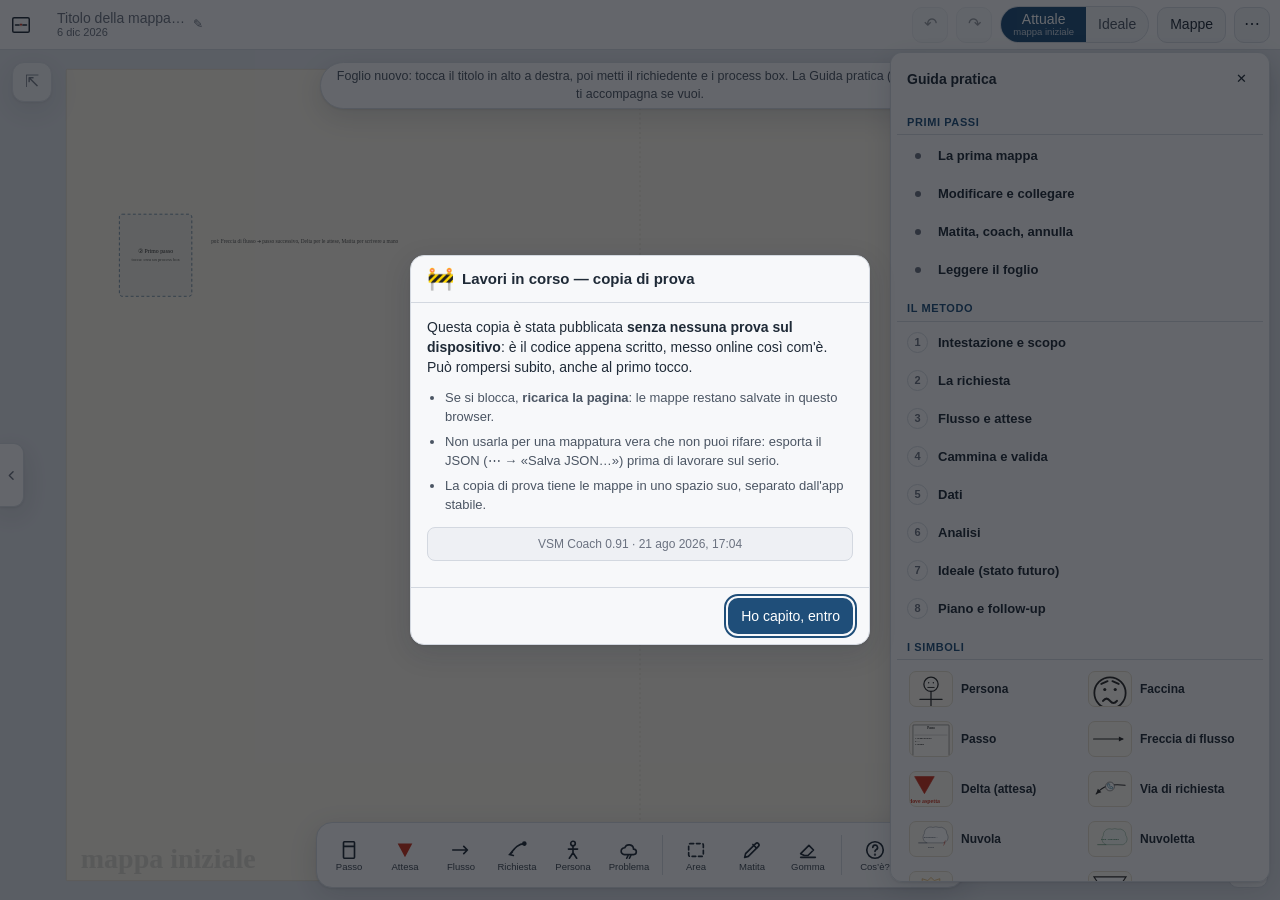
==== commit 773e33f8: "beta 0.91 · 21 ago 2026, 17:04" ====
--- a/beta/index.html
+++ b/beta/index.html
@@ -26,8 +26,9 @@
 <div id="app">
   <header class="bar">
     <div class="brand" title="VSM Coach"><svg viewBox="0 0 24 24" aria-hidden="true"><rect x="3" y="4" width="18" height="16" rx="1.5" fill="none" stroke="currentColor" stroke-width="1.6"/><path d="M6 12h4M14 12h4" stroke="currentColor" stroke-width="1.6" stroke-linecap="round"/><path d="M10.5 10.5 12 13.5 13.5 10.5z" fill="#c8321e"/></svg></div>
+    <button class="btn icon hidden" id="btn-up" title="Sali al foglio che contiene questo" aria-label="Sali di un livello">↑</button>
     <div id="crumbs"></div>
-    <button id="map-head" title="Titolo, data, autori — tocca per vedere e modificare"><span class="mh-txt"><b id="mh-title"></b><small id="mh-sub"></small></span><span class="mh-pen" aria-hidden="true">✎</span></button>
+    <button id="map-head" title="Titolo, data, autori — tocca per vedere e modificare"><span class="ind" id="mh-ind"></span><span class="mh-txt"><b id="mh-title"></b><small id="mh-sub"></small></span><span class="mh-pen" aria-hidden="true">✎</span></button>
     <div class="spacer"></div>
     <button class="btn icon" id="btn-undo" title="Annulla (Cmd/Ctrl+Z)" aria-label="Annulla">↶</button>
     <button class="btn icon" id="btn-redo" title="Ripeti (Cmd/Ctrl+Shift+Z)" aria-label="Ripeti">↷</button>
@@ -39,6 +40,7 @@
     <div id="vers-list" class="hidden" role="menu" aria-label="Giri dello stato attuale"></div>
     <button class="btn" id="btn-maps" title="Le tue mappe">Mappe</button>
     <button class="btn icon" id="btn-menu" title="Menu" aria-label="Menu" aria-haspopup="menu">⋯</button>
+    <div id="subtabs" role="navigation" aria-label="Sotto-fogli di questa mappa"></div>
   </header>
 
   <main>
@@ -51,9 +53,9 @@
       <button id="palette-toggle" aria-pressed="false" title="Nascondi gli strumenti" aria-label="Mostra o nascondi gli strumenti"><svg class="chev" viewBox="0 0 24 24" fill="none" stroke="currentColor" stroke-width="2.2" stroke-linecap="round" stroke-linejoin="round"><path d="M14.5 6l-6 6 6 6"/></svg></button>
       <div id="more-tools" class="hidden"></div>
       <div id="suggest" class="hidden" role="status" aria-live="polite"></div>
-      <div id="levelsctl" class="hidden">
-        <button class="btn" id="levels-btn" title="Livelli (mappe collegate)" aria-label="Livelli"><svg viewBox="0 0 24 24" width="18" height="18" fill="none" stroke="currentColor" stroke-width="1.8" stroke-linejoin="round"><path d="M12 3l9 5-9 5-9-5z"/><path d="M3 13l9 5 9-5"/></svg></button>
-        <div id="levels-list" class="hidden"></div>
+      <div id="levelsctl">
+        <button class="btn" id="levels-btn" title="Cartina del progetto: dove sei e che cosa c'è sotto" aria-label="Cartina"><svg viewBox="0 0 24 24" width="18" height="18" fill="none" stroke="currentColor" stroke-width="1.8" stroke-linejoin="round"><path d="M9 4L3 6v14l6-2 6 2 6-2V4l-6 2z"/><path d="M9 4v14M15 6v14"/></svg></button>
+        <div id="cartina" class="hidden"></div>
       </div>
       <div id="zoomctl">
         <button class="btn" id="zoom-in" title="Ingrandisci" aria-label="Ingrandisci">+</button>
@@ -156,6 +158,22 @@
   <div class="d-foot"><button class="btn" id="s-cancel">Annulla</button><button class="btn primary" id="s-ok">Salva</button></div>
 </dialog>
 
+<!-- L'avviso dei lavori in corso: si apre a OGNI avvio, di proposito (non è un «leggi una volta»:
+     ogni pubblicazione è codice nuovo mai provato sul dispositivo). Sull'app stabile non compare. -->
+<dialog id="dlg-wip" aria-labelledby="wip-titolo">
+  <div class="d-head" id="wip-titolo"><span class="wip-ic" aria-hidden="true">🚧</span> Lavori in corso — copia di prova</div>
+  <div class="d-body">
+    <p class="wip-forte">Questa copia è stata pubblicata <b>senza nessuna prova sul dispositivo</b>: è il codice appena scritto, messo online così com'è. Può rompersi subito, anche al primo tocco.</p>
+    <ul class="wip-lista">
+      <li>Se si blocca, <b>ricarica la pagina</b>: le mappe restano salvate in questo browser.</li>
+      <li>Non usarla per una mappatura vera che non puoi rifare: esporta il JSON (⋯ → «Salva JSON…») prima di lavorare sul serio.</li>
+      <li>La copia di prova tiene le mappe in uno spazio suo, separato dall'app stabile.</li>
+    </ul>
+    <p class="notice" id="wip-ver"></p>
+  </div>
+  <div class="d-foot"><button class="btn primary" id="wip-ok">Ho capito, entro</button></div>
+</dialog>
+
 <div id="toast" role="status" aria-live="polite"></div>
 
 <script src="js/version.js"></script>
--- a/beta/app.css
+++ b/beta/app.css
@@ -147,8 +147,24 @@
 svg .lasso{fill:rgba(31,78,121,.08);stroke:var(--sel);stroke-dasharray:4 4;stroke-width:1}
 svg .ghost{stroke:var(--sel);stroke-dasharray:5 4;stroke-width:1.5;fill:none;pointer-events:none}
 svg .el{cursor:move}
-svg .link-badge{fill:var(--accent);cursor:pointer}
-svg .link-badge-txt{fill:#fff;font-size:9px;font-weight:700}
+svg .link-badge{fill:var(--accent)}
+svg .link-badge-txt{fill:#fff;font-size:10px;font-weight:700}
+/* i due bersagli (apri il foglio / sbircia) si colpiscono col dito: l'area sensibile e' il gruppo
+   intero, con il suo disco trasparente da r=20 — il disegno piccolo resta solo un disegno */
+svg .link-badge-g,svg .peek-badge-g{cursor:pointer}
+/* un passo che CONTIENE un sotto-foglio si vede: bordo una volta e mezzo il normale (3 contro 1,8
+   di svg .box — «poco piu' spesso, che si veda che ha un contorno diverso», deciso da Gt a schermo).
+   E' una classe, non uno stile in linea: il blu di «scegli il bersaglio» (svg.t-flow,
+   #canvas.picking) ha piu' specificita' e deve continuare a vincere mentre si traccia una freccia. */
+svg .box.deep{stroke-width:3}
+/* la tinta del passo: riempimento tenue e bordo appena piu' presente arrivano come variabili dal
+   disegno (stessa famiglia di colore, due intensita'); il sotto-foglio la ripete come sfondo (map.tint) */
+svg .box.tinted{fill:var(--tint-fill);stroke:var(--tint-ink)}
+/* l'occhio accanto al badge: apre l'anteprima del foglio dietro il link */
+svg .peek-badge{fill:#fffdf7;stroke:var(--accent);stroke-width:1.2;cursor:pointer}
+svg .peek-eye{fill:none;stroke:var(--accent);stroke-width:1.4;stroke-linejoin:round}
+svg .peek-pupil{fill:var(--accent);pointer-events:none}
+svg .peek-badge-g:hover .peek-badge{stroke-width:1.8}
 svg .conn-hit{stroke:transparent;stroke-width:16;fill:none;cursor:pointer}
 svg .highlight rect,svg .highlight path,svg .highlight circle{filter:drop-shadow(0 0 5px rgba(31,78,121,.9))}
 svg .flash{animation:flash 1.2s ease-out 2}
@@ -200,6 +216,42 @@
 #pop .pop-actions{border-top:1px solid var(--line);padding-top:8px;margin-top:4px}
 #pop.sheet{left:8px!important;right:8px;top:auto!important;bottom:calc(84px + env(safe-area-inset-bottom));width:auto;max-width:none;max-height:min(55vh,520px);border-radius:14px}
 #pop .why{border-left:3px solid var(--accent);background:color-mix(in srgb,var(--accent) 8%,transparent);padding:6px 8px;border-radius:0 8px 8px 0;font-size:12.5px;margin:6px 0 8px;color:var(--ink-2)}
+/* pannello del passo (variante B, spec 2026-08-21): fila di tondi in cima — gli stessi .pm-btn del
+   menu rotondo, ma in flusso invece che posizionati ad arco */
+/* Il pannello del passo e' piu' largo degli altri (380 invece di 330): con sette tondi da 44 px
+   la fila ne chiede 327, e a 330 il pannello ne offriva 289 (il rullo di scorrimento ne mangia 15).
+   Cosi' i tondi andavano a capo e il solo «Chiudi» finiva su una seconda riga, mangiandosi i 48 px
+   guadagnati dal pannello compatto: misurato 499 px con due attivita', contro i 405 del disegno.
+   Largo 380: una riga sola, la fila delle azioni scende da 111 a 75 px, il pannello da 499 a 415. */
+#pop.step:not(.sheet){width:380px}
+#pop .pop-rounds{display:flex;flex-wrap:wrap;gap:4px;align-items:center;margin-bottom:8px}
+#pop .pop-rounds .pm-btn{position:static;margin:0;width:44px;height:44px;flex:none;animation:none}
+#pop .pop-rounds .pm-btn svg{width:18px;height:18px}
+#pop .pop-rounds .pm-btn span{font-size:8px;max-width:42px}
+#pop .pop-rounds .pm-btn.a-destra{margin-left:auto}
+#pop .pop-rounds .pm-btn.aperto{border-color:var(--accent);color:var(--accent);box-shadow:0 0 0 1px var(--accent) inset}
+#pop .pop-rounds .pm-btn.validata{border-color:#3f7d5a;color:#3f7d5a;background:color-mix(in srgb,#3f7d5a 12%,var(--panel))}
+/* in vista: titolo, attività numerate, tempi a riquadri */
+#pop .pop-ptitle{border:1px solid var(--line);background:var(--panel-2);color:var(--ink);border-radius:8px;padding:8px 10px;width:100%;min-height:40px;font-size:15px;font-weight:600;margin-bottom:6px}
+#pop .pop-sec{font-size:10.5px;color:var(--muted);font-weight:700;letter-spacing:.4px;text-transform:uppercase;margin:8px 0 4px}
+/* la lista cresce con le attività, ma non oltre ~5 righe: tempi e azioni restano in vista senza
+   scorrere tutto il pannello (il Prelievo di prova ne ha 7: dentro la lista si scorre) */
+#pop .acts{border:1px solid var(--line);border-radius:10px;background:var(--panel-2);padding:2px 6px;margin-bottom:6px;max-height:208px;overflow-y:auto}
+#pop .act-row{display:flex;align-items:center;gap:6px}
+#pop .act-row .act-n{flex:none;width:16px;text-align:right;font-size:11px;color:var(--muted)}
+#pop .act-row input{flex:1;border:0;border-bottom:1px solid var(--line);border-radius:0;background:transparent;color:var(--ink);padding:6px 2px;min-height:32px;font-size:13px}
+#pop .act-add{margin:4px 0 4px 20px}
+#pop .times{display:grid;grid-template-columns:1fr 1fr 1fr;gap:6px;margin-bottom:4px}
+#pop .tbox{display:flex;flex-direction:column;align-items:center;gap:1px;border:1px solid var(--line);border-radius:10px;background:var(--panel-2);padding:4px 6px 6px}
+#pop .tbox span{font-size:10px;color:var(--muted);font-weight:600}
+#pop .tbox input{border:0;background:transparent;color:var(--ink);width:100%;text-align:center;font-size:19px;font-weight:700;min-height:30px;padding:1px}
+/* sola lettura (✓ validato), non «spento»: il contenuto si legge come prima */
+#pop .pop-ptitle:disabled,#pop .tbox input:disabled,#pop .act-row input:disabled{opacity:1;color:var(--ink);-webkit-text-fill-color:var(--ink)}
+/* i pannellini si aprono dentro il pannello, sotto i tondi e sopra il contenuto: il box resta
+   visibile sotto in trasparenza — nessuna finestra sopra un'altra finestra. La `top` la mette il JS. */
+#pop .pop-mini{position:absolute;left:8px;right:8px;bottom:8px;z-index:3;overflow:auto;background:color-mix(in srgb,var(--panel) 88%,transparent);border:1px solid var(--line);border-radius:12px;padding:10px;box-shadow:var(--shadow)}
+#pop .pop-mini h4{margin:0 0 6px;font-size:12.5px}
+#pop .pop-mini h4 .ind{color:var(--accent)}
 .field{display:flex;flex-direction:column;gap:3px;margin-bottom:8px}
 .field label{font-size:11px;color:var(--muted);font-weight:600;letter-spacing:.2px}
 .field input,.field select,.field textarea{border:1px solid var(--line);background:var(--panel-2);color:var(--ink);border-radius:8px;padding:7px 9px;width:100%;min-height:36px}
@@ -242,7 +294,27 @@
 #gpcard .gpc-head{display:flex;align-items:center;gap:10px;margin-bottom:6px}
 #gpcard .gpc-head b{font-size:14px}
 #gpcard .gpc-body{font-size:12.8px;color:var(--ink-2);line-height:1.5}
+/* il pop-up dell'occhio: piu' largo della scheda, perche' ospita l'anteprima del foglio */
+#gpcard.peek{width:min(420px,calc(100vw - 20px))}
+/* l'anteprima e' l'SVG del foglio ritagliato sul contenuto (R.peekSVG usa exportSVG con crop):
+   si rimpicciolisce da solo entro i due limiti (larghezza della scheda, 220px di altezza)
+   conservando le proporzioni */
+.peek-view{border:1px solid var(--line);border-radius:8px;background:var(--paper);overflow:hidden;margin-bottom:8px}
+.peek-view svg{display:block;width:100%;height:auto;max-height:220px}
+/* foglio ancora vuoto: niente francobollo del nulla, una riga che lo dice */
+.peek-view.peek-empty{padding:16px 14px;font-size:12.5px;color:var(--muted);text-align:center}
+/* la striscia del flusso nell'occhio: la catena del sotto-foglio in una riga sola, che scorre di
+   lato se e' lunga. Il numero del passo e' quello che ha sul foglio; ▼ rossa = attesa col tempo;
+   ⑂ = il flusso si divide li' (non e' una catena semplice) */
+.peek-strip{display:flex;align-items:center;gap:6px;overflow-x:auto;padding:2px 2px 8px;margin-bottom:8px;border-bottom:1px dashed var(--line);font-size:12.5px;white-space:nowrap}
+.peek-strip .ps-box b{color:var(--accent);margin-right:1px}
+.peek-strip .ps-delta{color:var(--delta);font-weight:700}
+.peek-strip .ps-fork{color:var(--accent);font-weight:700}
+.peek-strip .ps-sep{color:var(--muted)}
 .gp-lint{display:flex;flex-direction:column;gap:6px;padding:8px 10px 4px;border-top:1px solid var(--line);margin-top:6px}
+/* le spunte «un passo per ogni attivita'» nel pop-up del sotto-foglio: oltre le ~6 righe l'elenco
+   scorre da se', invece di spingere i bottoni fuori dallo schermo (un passo puo' averne dieci) */
+.dn-acts{max-height:186px;overflow-y:auto}
 .gp-foot{margin:6px 10px 8px;font-size:12px;color:var(--ink-2)}
 .chev{width:15px;height:15px;flex:none;margin-left:auto;transition:transform .15s;color:var(--muted)}
 .gp-sec[aria-expanded="true"] .chev,.sub-head[aria-expanded="true"] .chev,.lg-sec[aria-expanded="true"] .chev{transform:rotate(90deg)}
@@ -269,6 +341,10 @@
 .picker.icons .pick svg{border-radius:6px}
 .picker .pick.on{border-color:var(--accent);box-shadow:0 0 0 1px var(--accent) inset;color:var(--accent);font-weight:600}
 .picker .pick span{max-width:62px;text-align:center;white-space:normal;line-height:1.05}
+/* la palette del passo: pastiglie tonde senza parole; «nessuna» e' la pastiglia vuota barrata */
+.picker.tints .pick{width:34px;min-height:34px;padding:3px}
+.picker.tints .sw{width:22px;height:22px;border-radius:50%;border:1.5px solid var(--line);display:block}
+.picker.tints .sw.none{background:linear-gradient(to top right,transparent 44%,var(--muted) 46%,var(--muted) 54%,transparent 56%)}
 .pick-group{font-size:10.5px;text-transform:uppercase;letter-spacing:.5px;color:var(--muted);margin:6px 0 3px}
 svg .icon-bg{fill:#fffdf7;stroke:var(--pencil-2);stroke-width:1}
 /* legenda completa (cassetto) */
@@ -304,6 +380,16 @@
 /* dialogs & menus */
 dialog{border:1px solid var(--line);border-radius:14px;background:var(--panel);color:var(--ink);padding:0;max-width:560px;width:min(560px,94vw);box-shadow:var(--shadow)}
 dialog::backdrop{background:rgba(10,14,20,.45)}
+/* avviso dei lavori in corso: il cantiere si vede prima delle parole, e lo sfondo è più fitto degli
+   altri dialoghi — questo non è un pannello fra i tanti, è un cartello all'ingresso */
+#dlg-wip{max-width:460px;width:min(460px,94vw)}
+#dlg-wip::backdrop{background:rgba(10,14,20,.62)}
+#dlg-wip .d-head{gap:8px;font-size:15px}
+#dlg-wip .wip-ic{font-size:22px;line-height:1}
+#dlg-wip .wip-forte{margin:0 0 10px;font-size:14px;line-height:1.45}
+#dlg-wip .wip-lista{margin:0 0 12px;padding-left:18px;font-size:13px;line-height:1.5;color:var(--ink-2)}
+#dlg-wip .wip-lista li{margin-bottom:5px}
+#dlg-wip #wip-ver{text-align:center}
 dialog .d-head{padding:12px 16px;border-bottom:1px solid var(--line);font-weight:600;display:flex;align-items:center}
 dialog .d-body{padding:14px 16px;max-height:70vh;overflow:auto}
 dialog .d-foot{padding:10px 16px;border-top:1px solid var(--line);display:flex;gap:8px;justify-content:flex-end}
@@ -347,6 +433,9 @@
   header .seg,header #btn-maps{display:none}
   #map-head{max-width:none;min-width:0;flex:1}
   #crumbs{display:none}
+  /* anche le sottoschede si nascondono: su schermo stretto una seconda riga toglie troppo foglio,
+     e la discesa resta affidata alla cartina */
+  #subtabs{display:none}
   #menu .compact-only{display:block}
   #hint{max-width:80vw}
 }
@@ -424,16 +513,46 @@
 #palette .tool.done{color:var(--accent)}
 
 
-/* ---------- livelli (mappe collegate) a destra, sopra lo zoom ---------- */
+/* ---------- cartina del progetto, a destra sopra lo zoom ---------- */
 #levelsctl{position:absolute;right:12px;bottom:calc(160px + env(safe-area-inset-bottom));z-index:6}
 #levelsctl .btn{width:40px;height:40px;padding:0;justify-content:center;background:var(--panel)}
-#levels-list{position:absolute;right:46px;bottom:0;min-width:210px;max-width:290px;max-height:50vh;overflow:auto;background:var(--panel);border:1px solid var(--line);border-radius:12px;box-shadow:0 10px 30px rgba(0,0,0,.2);padding:6px;display:flex;flex-direction:column;gap:2px}
-#levels-list button{display:block;width:100%;text-align:left;border:0;background:transparent;color:var(--ink);padding:8px 10px;border-radius:8px;font-size:13px;min-height:var(--tap);cursor:pointer;white-space:nowrap;overflow:hidden;text-overflow:ellipsis}
-#levels-list button:hover{background:rgba(31,78,121,.08)}
-#levels-list button[aria-current="true"]{background:rgba(31,78,121,.12);font-weight:700}
-#levels-list button.sub{padding-left:26px}
+#cartina{position:absolute;right:0;bottom:44px;min-width:250px;max-width:78vw;max-height:52vh;overflow:auto;background:var(--panel,#fff);border:1px solid var(--line,#d9d4c9);border-radius:10px;box-shadow:0 8px 28px rgba(0,0,0,.18);padding:6px}
+#cartina .cart-head{font-weight:700;font-size:12px;padding:4px 8px 8px;opacity:.75}
+#cartina .cart-sep{font-size:11px;opacity:.6;padding:10px 8px 4px;border-top:1px solid var(--line,#d9d4c9);margin-top:6px}
+#cartina .cart-row{display:flex;align-items:baseline;gap:.3em;width:100%;text-align:left;background:none;border:0;padding:6px 8px;border-radius:7px;font:inherit;cursor:pointer}
+/* il segno dell'albero: ogni gruppo di figlie ha una linea verticale lungo il rientro che lo collega
+   al padre, e il rientro per livello (~22 px) è più deciso dei vecchi 14 — la gerarchia si legge
+   a colpo d'occhio, senza contare i pixel */
+#cartina .cart-kids{margin-left:13px;padding-left:7px;border-left:1.5px solid var(--line,#d9d4c9)}
+#cartina .cart-row:hover{background:rgba(0,0,0,.05)}
+#cartina .cart-row.qui{background:rgba(31,78,121,.12);font-weight:700}
+#cartina .cart-row .t{overflow:hidden;text-overflow:ellipsis;white-space:nowrap}
+#cartina .cart-here{margin-left:auto;font-size:10px;opacity:.7;font-weight:400}
+#cartina .cart-ref{opacity:.7;font-size:12px;margin-left:20px;width:calc(100% - 20px)}
+#cartina .cart-prj{opacity:.85}
 #app.clean #levelsctl{display:none}
 @media print{#levelsctl{display:none!important}}
 @media (pointer:coarse){#levelsctl .btn{width:var(--tap);height:var(--tap)}#levelsctl{bottom:calc(170px + env(safe-area-inset-bottom))}}
 /* pallino di via di un connettore selezionato */
 svg .handle.via{fill:var(--panel);stroke:var(--sel);stroke-width:2;pointer-events:none}
+
+/* l'indirizzo di un passo o di un foglio: si legge prima del titolo, quindi sta davanti e non grida */
+.ind{font-variant-numeric:tabular-nums;color:var(--muted,#6b7280);font-weight:600;margin-right:.35em}
+/* davanti al titolo in barra sta l'indirizzo del foglio aperto: vuoto, non deve lasciare uno scarto */
+#map-head .ind:empty{display:none}
+
+/* briciole: solo la strada percorsa (il foglio aperto sta nel titolo accanto); la catena scorre invece di spezzarsi */
+#crumbs{display:flex;align-items:center;gap:.15em;overflow-x:auto;max-width:46vw;scrollbar-width:none}
+#crumbs::-webkit-scrollbar{display:none}
+/* l'ellissi delle briciole tagliate: inerte, dice solo «in mezzo c'è altro» (V.visibleCrumbs) */
+#crumbs .crumb-gap{flex:none;color:var(--muted);padding:0 2px}
+
+/* sottoschede: i figli diretti del foglio aperto, per ridiscendere senza aprire la cartina. Riga
+   intera sotto la barra (flex-basis:100%); vuota è display:none e non ruba un pixel al canvas.
+   Scorre di lato senza barra visibile, come le briciole. */
+#subtabs{display:flex;align-items:center;gap:6px;flex:1 0 100%;min-width:0;overflow-x:auto;scrollbar-width:none;padding:1px 2px 3px;font-size:12px}
+#subtabs:empty{display:none}
+#subtabs::-webkit-scrollbar{display:none}
+#subtabs .st-lead{color:var(--muted);flex:none}
+#subtabs button{flex:none;display:flex;align-items:baseline;border:1px solid var(--line);background:var(--panel-2);border-radius:999px;padding:3px 10px;min-height:30px;font:inherit;font-size:12px;color:var(--ink);cursor:pointer;white-space:nowrap}
+#subtabs button:hover{border-color:var(--accent);color:var(--accent)}
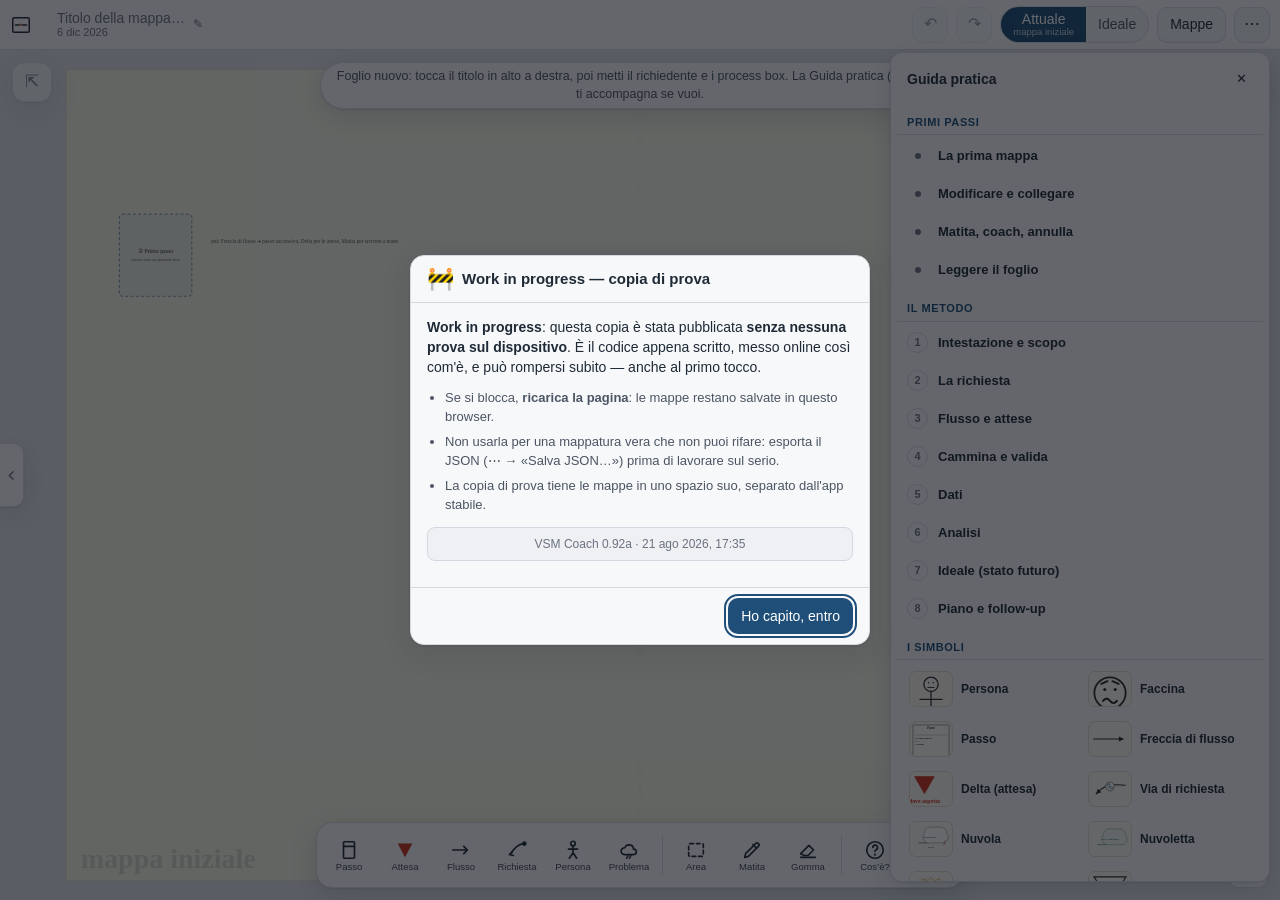
==== commit ce68e7a2: "beta 0.92a · 21 ago 2026, 17:35" ====
--- a/beta/index.html
+++ b/beta/index.html
@@ -161,9 +161,9 @@
 <!-- L'avviso dei lavori in corso: si apre a OGNI avvio, di proposito (non è un «leggi una volta»:
      ogni pubblicazione è codice nuovo mai provato sul dispositivo). Sull'app stabile non compare. -->
 <dialog id="dlg-wip" aria-labelledby="wip-titolo">
-  <div class="d-head" id="wip-titolo"><span class="wip-ic" aria-hidden="true">🚧</span> Lavori in corso — copia di prova</div>
+  <div class="d-head" id="wip-titolo"><span class="wip-ic" aria-hidden="true">🚧</span> Work in progress — copia di prova</div>
   <div class="d-body">
-    <p class="wip-forte">Questa copia è stata pubblicata <b>senza nessuna prova sul dispositivo</b>: è il codice appena scritto, messo online così com'è. Può rompersi subito, anche al primo tocco.</p>
+    <p class="wip-forte"><b>Work in progress</b>: questa copia è stata pubblicata <b>senza nessuna prova sul dispositivo</b>. È il codice appena scritto, messo online così com'è, e può rompersi subito — anche al primo tocco.</p>
     <ul class="wip-lista">
       <li>Se si blocca, <b>ricarica la pagina</b>: le mappe restano salvate in questo browser.</li>
       <li>Non usarla per una mappatura vera che non puoi rifare: esporta il JSON (⋯ → «Salva JSON…») prima di lavorare sul serio.</li>
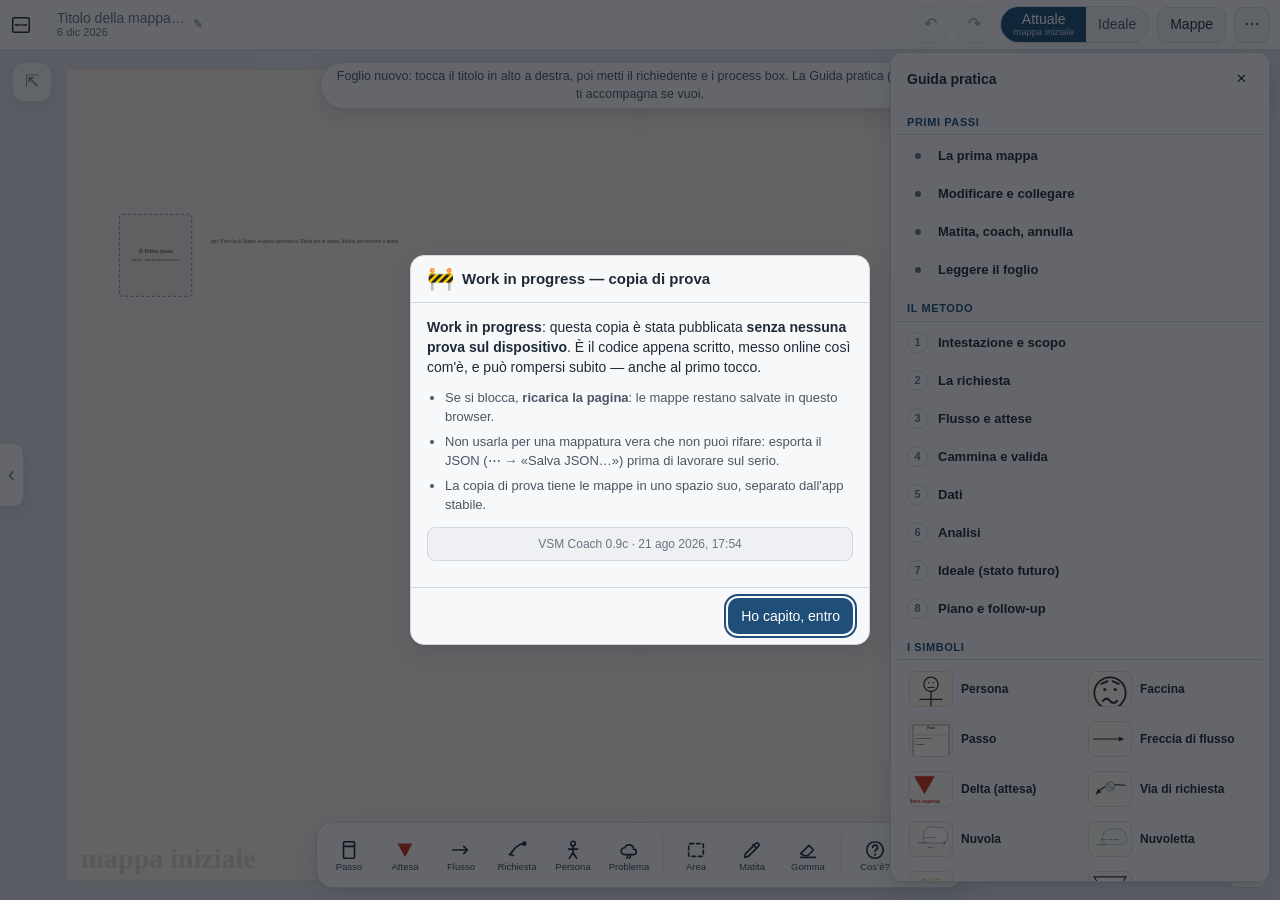
==== commit 9d4a9ffa: "beta 0.9c · 21 ago 2026, 17:54" ====
--- a/beta/index.html
+++ b/beta/index.html
@@ -122,6 +122,7 @@
   </div>
   <hr>
   <button data-m="delete" class="danger"><svg viewBox="0 0 24 24" fill="none" stroke="currentColor" stroke-width="1.8" stroke-linecap="round" stroke-linejoin="round"><path d="M4 7h16M9 7V5a1 1 0 0 1 1-1h4a1 1 0 0 1 1 1v2M6 7l1 13h10l1-13M10 11v5M14 11v5"/></svg>Elimina questa mappa</button>
+  <button data-m="reset" class="danger prova-only"><svg viewBox="0 0 24 24" fill="none" stroke="currentColor" stroke-width="1.8" stroke-linecap="round" stroke-linejoin="round"><path d="M20 12a8 8 0 1 1-2.3-5.6"/><path d="M20 4v5h-5"/></svg>Azzera la copia di prova…</button>
   <button data-m="exit"><svg viewBox="0 0 24 24" fill="none" stroke="currentColor" stroke-width="1.8" stroke-linecap="round" stroke-linejoin="round"><path d="M15 4h4a1 1 0 0 1 1 1v14a1 1 0 0 1-1 1h-4M10 8l-4 4 4 4M6 12h9"/></svg>Esci</button>
   <hr>
   <!-- quale build si ha davvero in mano: senza, provare l'app e correggerla potevano riguardare
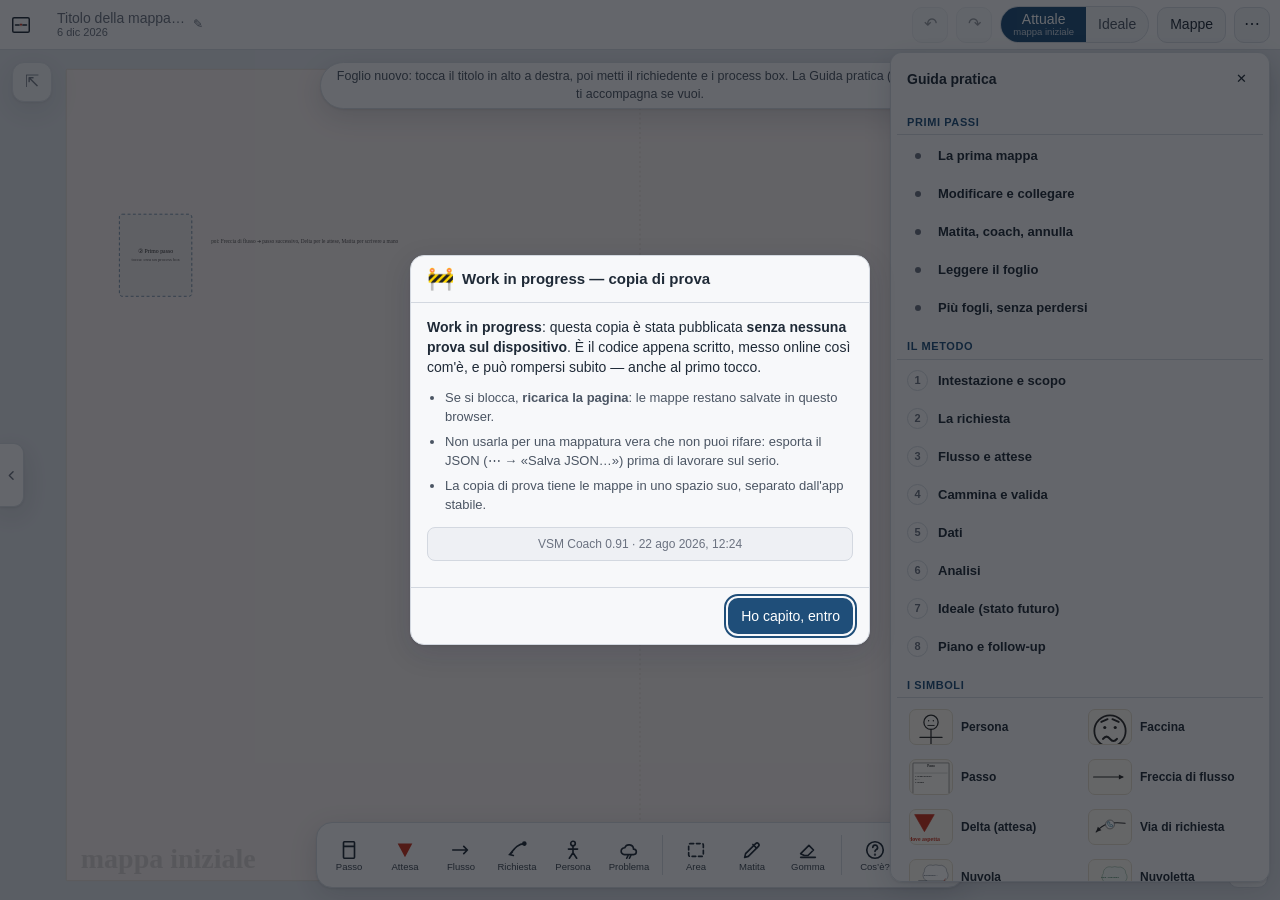
==== commit cd710465: "beta 0.91 · 22 ago 2026, 12:24" ====
--- a/beta/index.html
+++ b/beta/index.html
@@ -93,6 +93,9 @@
 <div id="menu" class="hidden">
   <button data-m="new"><svg viewBox="0 0 24 24" fill="none" stroke="currentColor" stroke-width="1.8" stroke-linecap="round" stroke-linejoin="round"><path d="M13 3H6a1 1 0 0 0-1 1v16a1 1 0 0 0 1 1h12a1 1 0 0 0 1-1V9z"/><path d="M13 3v6h6"/><path d="M12 12v6M9 15h6"/></svg>Nuova mappa</button>
   <button data-m="detail"><svg viewBox="0 0 24 24" fill="none" stroke="currentColor" stroke-width="1.8" stroke-linejoin="round"><rect x="8" y="3" width="13" height="13" rx="1.5"/><path d="M16 16v3a1 1 0 0 1-1 1H4a1 1 0 0 1-1-1V8a1 1 0 0 1 1-1h3" stroke-linecap="round"/></svg>Sotto-foglio di dettaglio</button>
+  <button data-m="attach"><svg viewBox="0 0 24 24" fill="none" stroke="currentColor" stroke-width="1.8" stroke-linecap="round" stroke-linejoin="round"><path d="M12 20V8M7 13l5-5 5 5"/><rect x="4" y="2.5" width="16" height="2.2" rx="1"/></svg>Questo foglio diventa un passo di…</button>
+  <button data-m="projects"><svg viewBox="0 0 24 24" fill="none" stroke="currentColor" stroke-width="1.8" stroke-linejoin="round"><path d="M3 7h6l2 2h10v10a1 1 0 0 1-1 1H4a1 1 0 0 1-1-1z"/></svg>Progetti…</button>
+  <button data-m="misura"><svg viewBox="0 0 24 24" fill="none" stroke="currentColor" stroke-width="1.8" stroke-linecap="round" stroke-linejoin="round"><circle cx="12" cy="13" r="8"/><path d="M12 9v4l2.5 2M9 2h6M19 6l1.5-1.5"/></svg>Misura i tempi ⏱</button>
   <button data-m="guide"><svg viewBox="0 0 24 24" fill="none" stroke="currentColor" stroke-width="1.8" stroke-linecap="round" stroke-linejoin="round"><circle cx="12" cy="12" r="9"/><path d="M9.6 9.3a2.6 2.6 0 1 1 3.6 2.4c-.9.4-1.2 1-1.2 1.8"/><circle cx="12" cy="17" r=".4" fill="currentColor"/></svg>Guida pratica</button>
   <button class="compact-only" data-m="af"><svg viewBox="0 0 24 24" fill="none" stroke="currentColor" stroke-width="1.8" stroke-linecap="round" stroke-linejoin="round"><path d="M4 8h13M14 4l4 4-4 4M20 16H7M10 12l-4 4 4 4"/></svg>Attuale ⇄ Ideale</button>
   <button class="compact-only" data-m="giri"><svg viewBox="0 0 24 24" fill="none" stroke="currentColor" stroke-width="1.8" stroke-linecap="round" stroke-linejoin="round"><path d="M4 6h10M4 12h13M4 18h8"/><circle cx="19" cy="6" r="2"/></svg>Giri dell'attuale…</button>
@@ -130,6 +133,14 @@
   <button data-m="info" class="ver-row"><span id="ver-label">VSM Coach</span><span class="hint">tocca: copia i dati per la diagnosi</span></button>
 </div>
 <input type="file" id="file-open" accept="application/json" hidden>
+
+<!-- Misura: il cronometro del giro (spec 2026-08-21, Parte 2). Il delta non si cronometra: nasce
+     per differenza fra la fine di un passo e l'inizio del successivo, misurando in sequenza. -->
+<dialog id="dlg-misura" aria-labelledby="mis-head">
+  <div class="d-head" id="mis-head">Misura</div>
+  <div class="d-body"><div id="mis-body"></div></div>
+  <div class="d-foot"><button class="btn" id="mis-close">Chiudi</button></div>
+</dialog>
 
 <dialog id="dlg-maps">
   <div class="d-head">Le tue mappe</div>
--- a/beta/app.css
+++ b/beta/app.css
@@ -107,6 +107,7 @@
 svg .alert{fill:#fff4e5;stroke:var(--cloud);stroke-width:1.6;stroke-linejoin:round}
 svg .alert-mark{stroke:var(--cloud);stroke-width:2;stroke-linecap:round;fill:none}
 svg .alert-dot{fill:var(--cloud)}
+svg .alert-i{fill:var(--cloud)}
 svg .cloud-txt{fill:var(--cloud)}
 svg .fluffy{fill:#f3f8f4;stroke:var(--sage);stroke-width:1.2}
 svg .fluffy-txt{fill:var(--sage)}
@@ -234,6 +235,9 @@
 /* in vista: titolo, attività numerate, tempi a riquadri */
 #pop .pop-ptitle{border:1px solid var(--line);background:var(--panel-2);color:var(--ink);border-radius:8px;padding:8px 10px;width:100%;min-height:40px;font-size:15px;font-weight:600;margin-bottom:6px}
 #pop .pop-sec{font-size:10.5px;color:var(--muted);font-weight:700;letter-spacing:.4px;text-transform:uppercase;margin:8px 0 4px}
+/* la sezione «Tempi» porta in coda il tasto ⏱ del cronometro: la scritta a sinistra, il tasto a destra */
+#pop .pop-sec{display:flex;align-items:center;gap:8px}
+#pop .pop-sec .btn{margin-left:auto;text-transform:none;letter-spacing:0;font-weight:600}
 /* la lista cresce con le attività, ma non oltre ~5 righe: tempi e azioni restano in vista senza
    scorrere tutto il pannello (il Prelievo di prova ne ha 7: dentro la lista si scorre) */
 #pop .acts{border:1px solid var(--line);border-radius:10px;background:var(--panel-2);padding:2px 6px;margin-bottom:6px;max-height:208px;overflow-y:auto}
@@ -345,6 +349,9 @@
 .picker.tints .pick{width:34px;min-height:34px;padding:3px}
 .picker.tints .sw{width:22px;height:22px;border-radius:50%;border:1.5px solid var(--line);display:block}
 .picker.tints .sw.none{background:linear-gradient(to top right,transparent 44%,var(--muted) 46%,var(--muted) 54%,transparent 56%)}
+/* le forme del problema: la sagoma vera, non il suo nome — si sceglie guardando */
+.picker.forme .pick{width:52px;min-height:44px}
+.picker.forme .pick svg{width:38px;height:30px;border-radius:6px;color:var(--cloud)}
 .pick-group{font-size:10.5px;text-transform:uppercase;letter-spacing:.5px;color:var(--muted);margin:6px 0 3px}
 svg .icon-bg{fill:#fffdf7;stroke:var(--pencil-2);stroke-width:1}
 /* legenda completa (cassetto) */
@@ -408,6 +415,32 @@
 #menu .tag-alfa{font-size:9.5px;text-transform:uppercase;letter-spacing:.5px;background:color-mix(in srgb,var(--warn) 18%,transparent);color:var(--warn);border-radius:999px;padding:2px 7px;font-weight:700}
 #maplist{max-height:50vh;overflow:auto}
 .maprow{display:flex;align-items:center;gap:8px;padding:8px;border-radius:8px;border:1px solid var(--line);margin-bottom:6px}
+
+/* ---------- Misura: il cronometro del giro ----------
+   Si usa camminando, con una mano sola: il numero grande si legge di sfuggita e i due tasti si
+   azzeccano senza guardare (min-height 54, la taglia del pollice, non quella del mouse). */
+#dlg-misura .d-body{padding-top:10px}
+.mis-crono{text-align:center;border:1px solid var(--line);border-radius:12px;padding:12px 10px;background:var(--panel-2);margin-bottom:10px}
+.mis-time{font-size:46px;line-height:1.05;font-weight:600;font-variant-numeric:tabular-nums;letter-spacing:1px}
+.mis-what{font-size:13px;color:var(--muted);margin:4px 0 10px}
+.mis-acts{display:flex;gap:8px;justify-content:center;flex-wrap:wrap;margin-top:6px}
+.btn.big{min-height:54px;padding:0 20px;font-size:15px;border-radius:12px}
+.mis-list{margin:8px 0}
+.mis-row{display:flex;align-items:center;gap:8px;padding:7px 9px;border-radius:8px;border:1px solid var(--line);margin-bottom:5px}
+.mis-row b{font-weight:600;font-size:13px;flex:1;min-width:0;overflow:hidden;text-overflow:ellipsis;white-space:nowrap}
+.mis-row .k{font-size:12px;color:var(--muted);white-space:nowrap}
+.mis-row .btn{min-width:44px;min-height:44px;font-size:15px}
+.mis-row.now{border-color:var(--accent);background:color-mix(in srgb,var(--accent) 8%,transparent)}
+.mis-row.fuori{border-style:dashed}
+.mis-mis{border:1px solid var(--line);border-radius:8px;padding:8px;margin-bottom:6px}
+.mis-mis .mm-head{display:flex;flex-wrap:wrap;gap:4px 10px;align-items:baseline}
+.mis-mis .mm-head b{font-size:13px}
+.mis-mis .mm-head .k{font-size:12px;color:var(--muted)}
+.mm-chips{display:flex;flex-wrap:wrap;gap:5px;margin-top:6px}
+.mm-chip{border:1px solid var(--line);background:var(--panel);color:var(--ink);border-radius:999px;padding:4px 9px;font-size:12px;min-height:30px;cursor:pointer}
+.mm-chip:hover{border-color:var(--bad);color:var(--bad)}
+.mm-chip.breve{border-color:var(--warn);color:var(--warn)}
+.mm-chip span{opacity:.5;margin-left:2px}
 .maprow b{flex:1;font-size:13px}
 .maprow .k{font-size:10px;text-transform:uppercase;letter-spacing:.5px;color:var(--muted)}
 #toast{position:fixed;left:50%;bottom:calc(84px + env(safe-area-inset-bottom));transform:translateX(-50%);background:var(--ink);color:var(--desk);padding:8px 14px;border-radius:999px;font-size:13px;opacity:0;pointer-events:none;transition:opacity .2s;z-index:50}
@@ -499,6 +532,11 @@
 /* compare dove il dito ha lasciato il collegamento nel vuoto; un tocco fuori annulla tutto */
 .placemenu{position:absolute;z-index:60;width:0;height:0}
 .placemenu .pm-dot{position:absolute;left:-7px;top:-7px;width:14px;height:14px;border-radius:50%;background:var(--accent);box-shadow:0 0 0 4px rgba(31,78,121,.18)}
+/* le faccine del menu del vuoto: un pannello a sé, centrato sul punto toccato — dieci facce in un
+   arco non ci starebbero, e qui non si sceglie un elemento ma come si vive quel punto */
+.placemenu.facce .pm-card{position:absolute;transform:translate(-50%,-50%);width:min(300px,86vw);background:var(--panel);border:1px solid var(--line);border-radius:14px;box-shadow:var(--shadow);padding:10px}
+.placemenu.facce .pm-card-h{display:flex;align-items:center;gap:8px;font-size:12px;font-weight:600;color:var(--ink-2);margin-bottom:8px}
+.placemenu.facce .pm-card-h .btn{margin-left:auto;min-width:32px;font-size:16px;line-height:1}
 /* .pm-btn è condiviso: lo usano il menu del vuoto (#placemenu) e le azioni rapide (#quick) */
 .pm-btn{position:absolute;width:54px;height:54px;margin:-27px 0 0 -27px;border-radius:50%;border:1px solid var(--line);
   background:var(--panel);color:var(--ink);display:flex;flex-direction:column;align-items:center;justify-content:center;gap:1px;
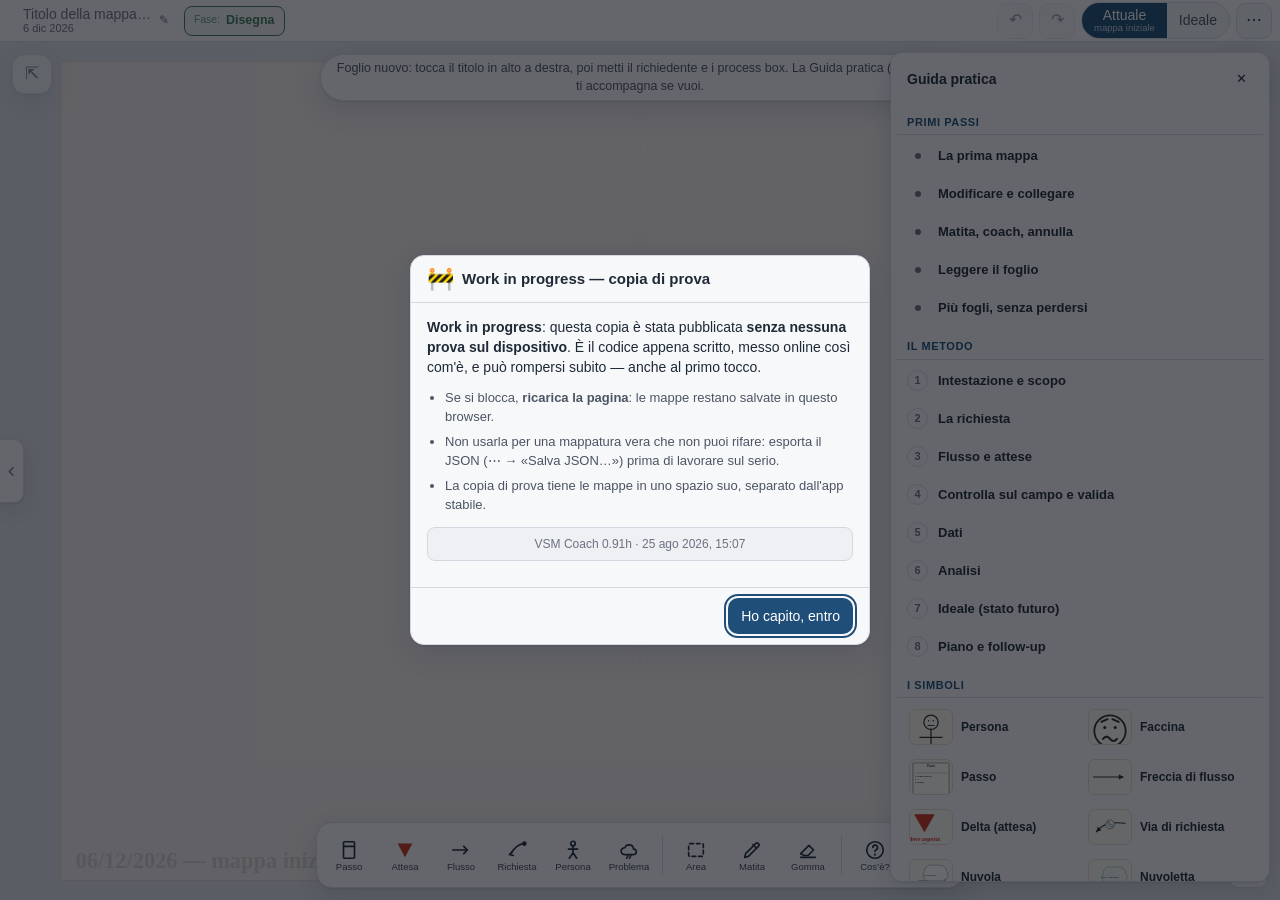
==== commit d1066453: "beta 0.91h · 25 ago 2026, 15:07" ====
--- a/beta/index.html
+++ b/beta/index.html
@@ -6,8 +6,12 @@
      provare a infilare un pezzo di pagina nel disegno. Gli id in arrivo vengono gia' riscritti
      (V.sanitizeMap), ma qui il browser vieta comunque codice scritto dentro la pagina e attributi
      tipo onerror: nessuno script che non venga dai file dell'app puo' partire. Il coach parla con
-     l'API scelta (connect-src), le immagini possono essere dati inline (icone, export). -->
-<meta http-equiv="Content-Security-Policy" content="default-src 'self'; script-src 'self'; style-src 'self' 'unsafe-inline'; img-src 'self' data: blob:; font-src 'self'; connect-src 'self' https:; object-src 'none'; base-uri 'none'; form-action 'none'">
+     l'API scelta (connect-src), le immagini possono essere dati inline (icone, export).
+     L'hash sha256 in script-src apre UNA porta sola, cucita sul contenuto esatto del loader qui
+     sotto (js/manifest.js → document.write dei moduli): un payload iniettato da un JSON non può
+     avere questo hash, quindi la regola di sopra resta vera. Se il loader cambia anche di un
+     carattere, l'hash non torna più e la pagina resta bianca — test/build.test.js lo controlla. -->
+<meta http-equiv="Content-Security-Policy" content="default-src 'self'; script-src 'self' 'sha256-UM11sE/aSI91/puMNQK3QURTOmwqVkRIFalW3amJkuQ='; style-src 'self' 'unsafe-inline'; img-src 'self' data: blob:; font-src 'self'; connect-src 'self' https:; object-src 'none'; base-uri 'none'; form-action 'none'">
 <meta name="viewport" content="width=device-width, initial-scale=1, viewport-fit=cover, user-scalable=no">
 <meta name="mobile-web-app-capable" content="yes">
 <meta name="apple-mobile-web-app-capable" content="yes">
@@ -25,10 +29,11 @@
 <body>
 <div id="app">
   <header class="bar">
-    <div class="brand" title="VSM Coach"><svg viewBox="0 0 24 24" aria-hidden="true"><rect x="3" y="4" width="18" height="16" rx="1.5" fill="none" stroke="currentColor" stroke-width="1.6"/><path d="M6 12h4M14 12h4" stroke="currentColor" stroke-width="1.6" stroke-linecap="round"/><path d="M10.5 10.5 12 13.5 13.5 10.5z" fill="#c8321e"/></svg></div>
     <button class="btn icon hidden" id="btn-up" title="Sali al foglio che contiene questo" aria-label="Sali di un livello">↑</button>
     <div id="crumbs"></div>
     <button id="map-head" title="Titolo, data, autori — tocca per vedere e modificare"><span class="ind" id="mh-ind"></span><span class="mh-txt"><b id="mh-title"></b><small id="mh-sub"></small></span><span class="mh-pen" aria-hidden="true">✎</span></button>
+    <button class="btn small" id="mh-phase" title="Fase del foglio: tocca per vederla o cambiarla"><small>Fase:</small> Disegna</button>
+    <span id="save-dot" class="hidden" title=""></span>
     <div class="spacer"></div>
     <button class="btn icon" id="btn-undo" title="Annulla (Cmd/Ctrl+Z)" aria-label="Annulla">↶</button>
     <button class="btn icon" id="btn-redo" title="Ripeti (Cmd/Ctrl+Shift+Z)" aria-label="Ripeti">↷</button>
@@ -38,7 +43,6 @@
       <button id="tab-lock" class="hidden" title="Lucchetto dell'Ideale: chiuso = validato, nessuna modifica" aria-label="Lucchetto dell'Ideale">🔓</button>
     </div>
     <div id="vers-list" class="hidden" role="menu" aria-label="Giri dello stato attuale"></div>
-    <button class="btn" id="btn-maps" title="Le tue mappe">Mappe</button>
     <button class="btn icon" id="btn-menu" title="Menu" aria-label="Menu" aria-haspopup="menu">⋯</button>
     <div id="subtabs" role="navigation" aria-label="Sotto-fogli di questa mappa"></div>
   </header>
@@ -100,7 +104,7 @@
   <button class="compact-only" data-m="af"><svg viewBox="0 0 24 24" fill="none" stroke="currentColor" stroke-width="1.8" stroke-linecap="round" stroke-linejoin="round"><path d="M4 8h13M14 4l4 4-4 4M20 16H7M10 12l-4 4 4 4"/></svg>Attuale ⇄ Ideale</button>
   <button class="compact-only" data-m="giri"><svg viewBox="0 0 24 24" fill="none" stroke="currentColor" stroke-width="1.8" stroke-linecap="round" stroke-linejoin="round"><path d="M4 6h10M4 12h13M4 18h8"/><circle cx="19" cy="6" r="2"/></svg>Giri dell'attuale…</button>
   <button class="compact-only" data-m="lock"><svg viewBox="0 0 24 24" fill="none" stroke="currentColor" stroke-width="1.8" stroke-linecap="round" stroke-linejoin="round"><rect x="5" y="11" width="14" height="9" rx="1.5"/><path d="M8 11V8a4 4 0 0 1 8 0v3"/></svg>Lucchetto dell'Ideale</button>
-  <button class="compact-only" data-m="maps"><svg viewBox="0 0 24 24" fill="none" stroke="currentColor" stroke-width="1.8" stroke-linejoin="round"><path d="M12 3l9 5-9 5-9-5z"/><path d="M3 13l9 5 9-5"/></svg>Le tue mappe</button>
+  <button data-m="maps"><svg viewBox="0 0 24 24" fill="none" stroke="currentColor" stroke-width="1.8" stroke-linejoin="round"><path d="M12 3l9 5-9 5-9-5z"/><path d="M3 13l9 5 9-5"/></svg>Le tue mappe</button>
   <hr>
   <button class="sub-head" data-sub="file" aria-expanded="false"><svg viewBox="0 0 24 24" fill="none" stroke="currentColor" stroke-width="1.8" stroke-linejoin="round"><path d="M4 5a1 1 0 0 1 1-1h11l4 4v11a1 1 0 0 1-1 1H5a1 1 0 0 1-1-1z"/><path d="M8 4v5h7V4M7 20v-7h10v7"/></svg>File e stampa<svg class="chev" viewBox="0 0 24 24" fill="none" stroke="currentColor" stroke-width="2" stroke-linecap="round" stroke-linejoin="round"><path d="M9 6l6 6-6 6"/></svg></button>
   <div class="submenu hidden" id="sub-file">
@@ -115,6 +119,7 @@
     <button id="btn-trace" aria-pressed="true">✓ Evidenzia il percorso</button>
     <button id="btn-tools-left" aria-pressed="false">○ Strumenti a sinistra</button>
     <button id="btn-overlays" aria-pressed="true">✓ Riepilogo sul foglio</button>
+    <button id="btn-layers-menu">Livelli di analisi…</button>
     <button id="btn-pen-mode" aria-pressed="true">✓ Penna Apple = matita</button>
     <button data-m="clear-ink">Cancella l'inchiostro</button>
   </div>
@@ -140,6 +145,16 @@
   <div class="d-head" id="mis-head">Misura</div>
   <div class="d-body"><div id="mis-body"></div></div>
   <div class="d-foot"><button class="btn" id="mis-close">Chiudi</button></div>
+</dialog>
+
+<!-- Fase del foglio (spec fondamenta A1, ridisegnato dalla prova iPad 25/8): due blocchi
+     (Pianificazione / Misura e analisi), la fase attuale evidenziata, la porta di Misura con
+     conferma. Le fasi non raggiungibili restano in lista, disabilitate col perché sotto il nome.
+     Il «?» apre la spiegazione delle fasi dentro il dialogo. -->
+<dialog id="dlg-fase" aria-labelledby="fase-head">
+  <div class="d-head" id="fase-head">Fasi di lavoro <button class="btn small" id="fase-help" title="Che cosa sono le fasi e che cosa comporta cambiarle" aria-label="Spiegazione delle fasi">?</button></div>
+  <div class="d-body"><div id="fase-body"></div></div>
+  <div class="d-foot"><button class="btn" id="fase-close">Chiudi</button></div>
 </dialog>
 
 <dialog id="dlg-maps">
@@ -188,14 +203,9 @@
 
 <div id="toast" role="status" aria-live="polite"></div>
 
-<script src="js/version.js"></script>
-<script src="prompt.js"></script>
-<script src="js/model.js"></script>
-<script src="js/render.js"></script>
-<script src="js/interact.js"></script>
-<script src="js/panels.js"></script>
-<script src="js/legend.js"></script>
-<script src="js/coach.js"></script>
-<script src="js/main.js"></script>
+<script src="js/manifest.js"></script>
+<script>/* i moduli si inseriscono dal manifest, nell'ordine: document.write è sincrono e
+  mantiene l'ordine di esecuzione, come i tag che c'erano scritti a mano */
+self.VSM_FILES.forEach(function (f) { document.write("<script src='" + f + "'><\/script>"); });</script>
 </body>
 </html>
--- a/beta/app.css
+++ b/beta/app.css
@@ -35,9 +35,13 @@
 
 /* ---------- shell ---------- */
 #app{height:100%;display:grid;grid-template-rows:auto 1fr;padding-top:env(safe-area-inset-top)}
-header.bar{display:flex;align-items:center;gap:8px;padding:6px 10px;background:var(--panel);border-bottom:1px solid var(--line);min-height:48px;flex-wrap:wrap}
+header.bar{display:flex;align-items:center;gap:6px;padding:2px 8px;background:var(--panel);border-bottom:1px solid var(--line);min-height:40px;flex-wrap:wrap}
 header .brand{font-weight:700;display:flex;align-items:center;gap:6px;flex:none}
 header .brand svg{width:22px;height:22px}
+/* spia del salvataggio (spec fondamenta F): nascosta = 'ok', gialla = 'fallback' (solo
+   localStorage), rossa = 'failed' (non scritto da nessuna parte) — v. UI.saveState in panels.js */
+#save-dot{width:9px;height:9px;border-radius:50%;flex:none;background:var(--warn)}
+#save-dot.failed{background:var(--bad)}
 .spacer{flex:1}
 .btn{border:1px solid var(--line);background:var(--panel-2);border-radius:10px;padding:0 12px;min-height:36px;color:var(--ink);display:inline-flex;align-items:center;gap:6px;white-space:nowrap}
 .btn:hover{border-color:var(--muted)}
@@ -86,7 +90,9 @@
 #canvas.tool-connect{cursor:alias}
 #canvas.tool-whatis{cursor:help}
 #canvas.picking{cursor:cell}
-#canvas.picking .el-box,#canvas.picking .el-person,#canvas.picking .el-lane,#canvas.picking .el-inventory{filter:drop-shadow(0 0 4px rgba(31,78,121,.5))}
+#canvas.picking .el-box,#canvas.picking .el-person,#canvas.picking .el-lane,#canvas.picking .el-inventory{animation:legapulse 1.1s ease-in-out infinite}
+/* i legabili si riconoscono a colpo d'occhio: bordo ombreggiato che lampeggia piano (esito stazione 1) */
+@keyframes legapulse{0%,100%{filter:drop-shadow(0 0 3px rgba(31,78,121,.35))}50%{filter:drop-shadow(0 0 7px rgba(31,78,121,.75))}}
 
 /* svg map styles (also embedded in export) */
 svg .hand{font-family:var(--hand)}
@@ -118,9 +124,6 @@
 svg .chan-handle{cursor:grab}
 svg .chan-handle:hover .chan{stroke:var(--sel);stroke-width:1.6}
 svg .handle.end{cursor:crosshair}
-svg .placeholder:hover rect{fill:rgba(31,78,121,.09)}
-/* lo strato del riepilogo è inerte (vedi R.init): i riquadri d'invito sono l'eccezione, si toccano */
-svg .placeholder{pointer-events:auto}
 /* bersagli evidenziati quando lo strumento li richiede */
 svg.t-delta .conn[data-type="flow"] .conn-hit{stroke:rgba(200,50,30,.16)}
 svg.t-delta .conn[data-type="flow"] .pencil{stroke:#c8321e}
@@ -144,6 +147,7 @@
 svg .lock-count text{fill:var(--sel);font-size:10px;font-weight:700;font-family:var(--ui)}
 #canvas.picking .el-box .box,#canvas.picking .el-person .pencil,#canvas.picking .el-lane .lane,#canvas.picking .el-inventory .inv{stroke:var(--sel);stroke-width:2.2}
 #canvas.picking .conn .pencil{stroke:var(--sel);stroke-width:2.4}
+#canvas.picking .conn{animation:legapulse 1.1s ease-in-out infinite}
 svg .handle{fill:#fff;stroke:var(--sel);stroke-width:1.5;cursor:nwse-resize}
 svg .lasso{fill:rgba(31,78,121,.08);stroke:var(--sel);stroke-dasharray:4 4;stroke-width:1}
 svg .ghost{stroke:var(--sel);stroke-dasharray:5 4;stroke-width:1.5;fill:none;pointer-events:none}
@@ -213,6 +217,27 @@
 #pop details.adv{margin:2px 0 8px;border-top:1px dashed var(--line);padding-top:6px}
 #pop details.adv summary{cursor:pointer;font-size:12px;color:var(--accent);font-weight:600;padding:4px 0;list-style-position:inside}
 #pop details.adv[open] summary{margin-bottom:6px}
+/* le sezioni dei livelli di analisi (spec D, F1+): stesso idioma di details.adv — l'obbligo F1
+   del ledger: uscivano senza stile */
+#pop details.pop-section{margin:2px 0 8px;border-top:1px dashed var(--line);padding-top:6px}
+#pop details.pop-section summary{cursor:pointer;font-size:12px;color:var(--accent);font-weight:600;padding:4px 0;list-style-position:inside}
+#pop details.pop-section[open] summary{margin-bottom:6px}
+/* F1 — la sezione «Tempi e variabilità» */
+.tmp-stats{display:grid;grid-template-columns:1fr 1fr;gap:2px 12px;margin-bottom:6px}
+.tmp-riga{display:flex;justify-content:space-between;gap:8px;font-size:12px}
+.tmp-riga span{color:var(--muted)}
+.tmp-classe{font-weight:700}
+.tmp-classe.stabile{color:#3f7d5a}
+.tmp-classe.moderata{color:#b98900}
+.tmp-classe.alta{color:#c8321e}
+.tmp-histo,.tmp-spark{display:block;width:100%;height:auto;margin:4px 0;background:var(--paper,#fffdf7);border:1px solid var(--line);border-radius:6px}
+.tmp-obs-list{margin:6px 0 2px}
+.tmp-obs{display:flex;align-items:center;gap:6px;flex-wrap:wrap;padding:3px 0;border-bottom:1px dashed var(--line);font-size:12px}
+.tmp-obs:last-child{border-bottom:0}
+.tmp-obs .k{color:var(--muted);flex:1;overflow-wrap:anywhere}
+.tmp-obs .tmp-nota{flex-basis:100%;font-size:11px;color:var(--muted);padding-left:2px;overflow-wrap:anywhere}
+.tmp-soglie{margin-top:6px}
+.mis-turno{margin:8px 0}
 #pop .lockrow{margin:-2px 0 8px}
 #pop .pop-actions{border-top:1px solid var(--line);padding-top:8px;margin-top:4px}
 #pop.sheet{left:8px!important;right:8px;top:auto!important;bottom:calc(84px + env(safe-area-inset-bottom));width:auto;max-width:none;max-height:min(55vh,520px);border-radius:14px}
@@ -261,7 +286,8 @@
 .field input,.field select,.field textarea{border:1px solid var(--line);background:var(--panel-2);color:var(--ink);border-radius:8px;padding:7px 9px;width:100%;min-height:36px}
 .field input:hover,.field select:hover,.field textarea:hover{border-color:var(--muted)}
 .field textarea{min-height:60px;resize:vertical}
-.row{display:grid;grid-template-columns:1fr 1fr;gap:6px}
+.row{display:grid;grid-template-columns:minmax(0,1fr) minmax(0,1fr);gap:6px}
+.row input,.row select{min-width:0;width:100%;box-sizing:border-box}
 .row3{display:grid;grid-template-columns:1fr 1fr 1fr;gap:6px}
 .check{display:flex;gap:8px;align-items:flex-start;margin:5px 0;font-size:13px}
 .check input{margin-top:3px;width:18px;height:18px}
@@ -445,6 +471,11 @@
 .maprow .k{font-size:10px;text-transform:uppercase;letter-spacing:.5px;color:var(--muted)}
 #toast{position:fixed;left:50%;bottom:calc(84px + env(safe-area-inset-bottom));transform:translateX(-50%);background:var(--ink);color:var(--desk);padding:8px 14px;border-radius:999px;font-size:13px;opacity:0;pointer-events:none;transition:opacity .2s;z-index:50}
 #toast.show{opacity:1}
+/* UI.toastAction (proposte di fase, spec fondamenta D): il toast normale non riceve tocchi
+   (pointer-events:none, sopra) perché nessuno ha mai dovuto toccarlo — qui dentro c'è un bottone
+   vero, e SOLO lui deve tornare toccabile (il resto della pillola resta passante come sempre). */
+#toast.toast-action{border-radius:16px;display:inline-flex;align-items:center;gap:8px}
+#toast.toast-action button{pointer-events:auto}
 
 /* schermo stretto oppure basso (telefono in orizzontale: ~950x430): il cassetto si sovrappone invece di rubare spazio */
 @media (max-width:900px),(max-height:560px){
@@ -594,3 +625,30 @@
 #subtabs .st-lead{color:var(--muted);flex:none}
 #subtabs button{flex:none;display:flex;align-items:baseline;border:1px solid var(--line);background:var(--panel-2);border-radius:999px;padding:3px 10px;min-height:30px;font:inherit;font-size:12px;color:var(--ink);cursor:pointer;white-space:nowrap}
 #subtabs button:hover{border-color:var(--accent);color:var(--accent)}
+
+/* ---------- il selettore delle fasi, ridisegnato (prova iPad 25/8, due giri di feedback) ----------
+   Icona + nome e basta (niente sottotitoli: le frasi vivono nel title= e nella nuvoletta del «?»);
+   Valida è il pulsante blu FRA i due blocchi; la fase attuale in verde («✔ sei qui»); la conferma
+   della porta di Misura in evidenza. */
+#mh-phase{border-color:var(--ok);color:var(--ok);font-weight:600}
+#mh-phase small{opacity:.75;font-weight:400}
+#dlg-fase{width:min(440px,94vw)}
+#dlg-fase .d-body{position:relative}
+#fase-head{justify-content:space-between}
+.fase-gruppo{border:1px solid var(--line);border-radius:12px;padding:8px;background:var(--panel-2)}
+.fase-gruppo-t{font-weight:700;font-size:13px;margin:0 2px 6px}
+.fase-riga{display:flex;align-items:center;gap:10px;width:100%;text-align:left;margin-bottom:4px;white-space:normal;padding:8px 12px}
+.fase-riga:last-child{margin-bottom:0}
+.fase-riga.cur,.fase-riga.cur[disabled]{border:2px solid var(--ok);opacity:1;color:var(--ink);background:color-mix(in srgb,var(--ok) 10%,var(--panel))}
+.fase-icona{font-size:18px;flex:none}
+.fase-qui{margin-left:auto;color:var(--ok);font-size:12px;font-weight:700;white-space:nowrap}
+.fase-valida-blocco{display:flex;flex-direction:column;align-items:center;gap:2px;margin:4px 0}
+.fase-valida{width:auto;min-width:220px;justify-content:center}
+.fase-valida.cur .fase-qui{margin-left:8px}
+.fase-freccia{color:var(--muted);font-size:12px;line-height:1.2}
+.fase-conferma{border:2px solid var(--warn);border-radius:12px;padding:10px;margin:8px 0}
+.fase-conferma .actions{margin-top:8px;display:flex;gap:8px}
+/* la nuvoletta del «?»: appesa in alto a destra del corpo, con la punta verso il bottone */
+.fase-nuvola{position:absolute;top:10px;right:10px;z-index:3;max-width:320px;background:var(--panel);border:1px solid var(--line);border-radius:12px;box-shadow:var(--shadow);padding:2px 12px}
+.fase-nuvola::before{content:'';position:absolute;top:-6px;right:14px;width:10px;height:10px;background:var(--panel);border-left:1px solid var(--line);border-top:1px solid var(--line);transform:rotate(45deg)}
+.fase-nuvola p{margin:8px 0;font-size:13px}
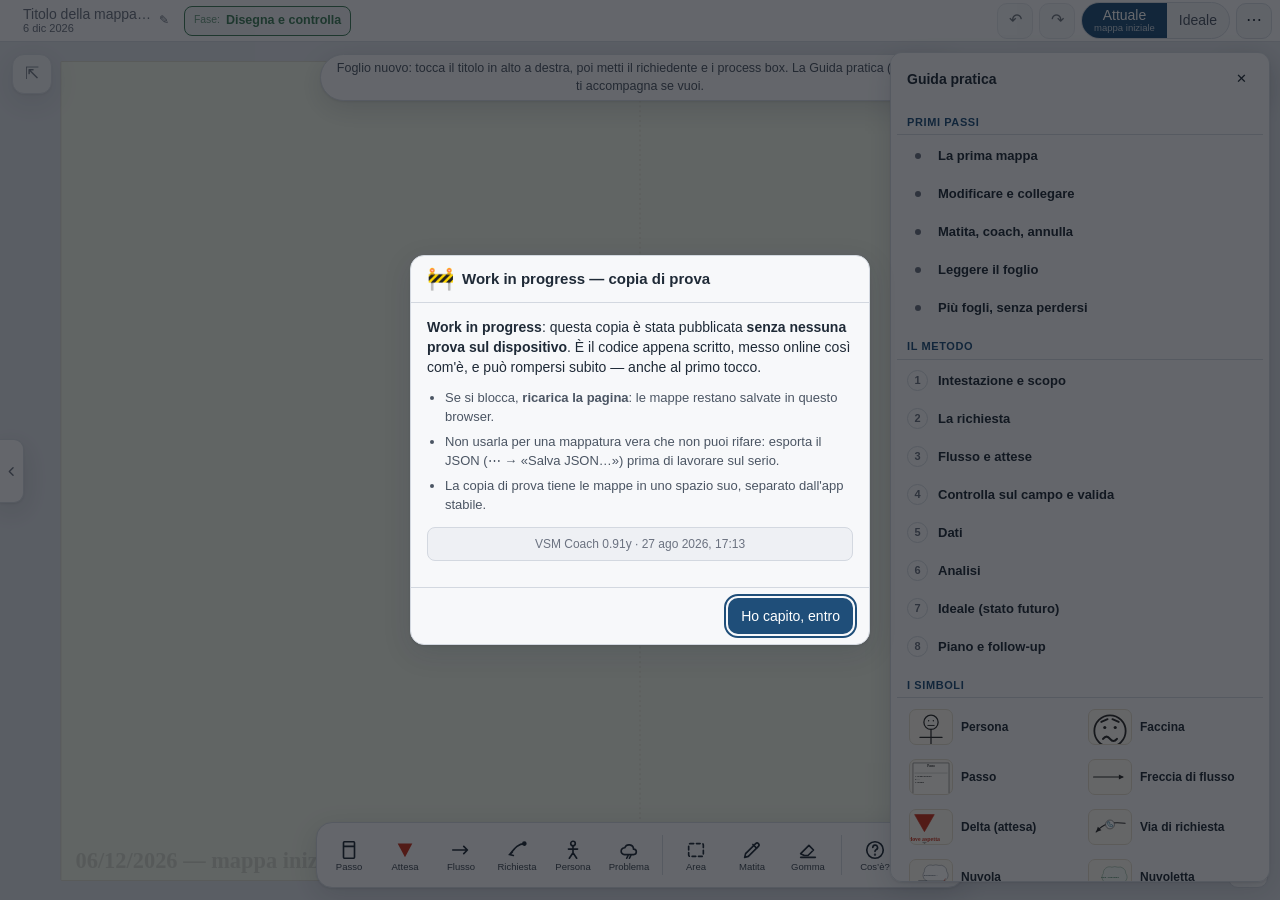
==== commit 9ba3d327: "beta 0.91y · 27 ago 2026, 17:13" ====
--- a/beta/index.html
+++ b/beta/index.html
@@ -119,6 +119,7 @@
     <button id="btn-trace" aria-pressed="true">✓ Evidenzia il percorso</button>
     <button id="btn-tools-left" aria-pressed="false">○ Strumenti a sinistra</button>
     <button id="btn-overlays" aria-pressed="true">✓ Riepilogo sul foglio</button>
+    <button id="btn-timefmt" aria-pressed="true">✓ Tempi da cronometro (1′20″)</button>
     <button id="btn-layers-menu">Livelli di analisi…</button>
     <button id="btn-pen-mode" aria-pressed="true">✓ Penna Apple = matita</button>
     <button data-m="clear-ink">Cancella l'inchiostro</button>
--- a/beta/app.css
+++ b/beta/app.css
@@ -46,11 +46,103 @@
 .btn{border:1px solid var(--line);background:var(--panel-2);border-radius:10px;padding:0 12px;min-height:36px;color:var(--ink);display:inline-flex;align-items:center;gap:6px;white-space:nowrap}
 .btn:hover{border-color:var(--muted)}
 .btn.primary{background:var(--accent);color:var(--accent-ink);border-color:transparent}
+.btn.verde{background:#2e7d32;border-color:#2e7d32;color:#fff}
+.btn.verde:active{background:#256428}
+/* la barra del giro (Misura): comandi grandi in zona pollice, al posto del pannello */
+#misctl{position:absolute;left:50%;transform:translateX(-50%);bottom:calc(78px + env(safe-area-inset-bottom, 0px));display:flex;gap:10px;align-items:center;background:#fffdf7;border:1.5px solid #2b2b2b;border-radius:14px;padding:8px 12px;box-shadow:0 4px 14px rgba(0,0,0,.18);z-index:40;max-width:94vw}
+#misctl.hidden{display:none}
+#misctl .mis-btn{min-width:52px;min-height:52px;border:1.5px solid #2b2b2b;border-radius:12px;background:#fff;cursor:pointer;padding:6px 12px;display:inline-flex;align-items:center;justify-content:center}
+#misctl .mis-btn svg{width:26px;height:26px;display:block}
+#misctl .mis-fine{background:#2e7d32;border-color:#2e7d32;color:#fff;min-width:96px}
+#misctl .mis-fine svg{width:30px;height:30px}
+#misctl .mis-btn.stop{border-color:#c8321e;color:#c8321e;margin-left:14px}
+#misctl .mis-stoparm{display:flex;gap:6px;margin-left:14px}
+#misctl .mis-stoparm .stop{background:#c8321e;color:#fff;margin-left:0}
+#misctl .mis-btn.stop svg{width:22px;height:22px}
+#misctl .mis-info{display:flex;flex-direction:column;align-items:center;min-width:96px}
+#misctl .mis-tempo{font-size:26px;font-weight:700;font-variant-numeric:tabular-nums;line-height:1}
+#misctl .mis-tempo.pausa{opacity:.45}
+#misctl .mis-nome{font-size:11px;opacity:.75;max-width:180px;overflow:hidden;text-overflow:ellipsis;white-space:nowrap}
+/* la legenda della misura (esito 12-ter): di casa RIDOTTA a icona (orologio col «?»),
+   un tocco la apre come pop-up in basso a sinistra, ✕ la riporta a icona */
+#mislegenda{position:absolute;left:10px;bottom:calc(10px + env(safe-area-inset-bottom, 0px));z-index:30;font-size:10.5px;line-height:1.5;color:#4a463e}
+#mislegenda.aperta{background:rgba(255,253,247,.96);border:1px solid #d9d4c8;border-radius:8px;padding:6px 9px;max-width:265px;box-shadow:0 3px 10px rgba(0,0,0,.14)}
+#mislegenda b{font-size:11px;color:#2b2b2b}
+#mislegenda .misleg-testa{display:flex;align-items:center;justify-content:space-between;gap:8px}
+#mislegenda .misleg-icona{width:42px;height:42px;border-radius:50%;border:1.5px solid #2b2b2b;background:#fffdf7;color:#2b2b2b;cursor:pointer;display:flex;align-items:center;justify-content:center;opacity:.75;box-shadow:0 2px 8px rgba(0,0,0,.14)}
+#mislegenda .misleg-icona svg{width:26px;height:26px;display:block}
+#mislegenda.hidden{display:none}
+/* la finestra del passo in Misura (esito 12, E12-d): elenco attività di sola lettura */
+.mis-ro-atti{margin:2px 0 8px;padding-left:22px;font-size:13px;line-height:1.5}
+.tmp-resoconto{margin-bottom:4px}
+/* il calderone in consultazione (C1): voci in sola lettura nel selettore fasi */
+.fase-calderone{border:1px dashed #b7b0a3;border-radius:10px;padding:8px 10px;margin:6px 0;font-size:12px}
+.fase-calderone .cald-voce{margin:6px 0;padding-top:4px;border-top:1px solid #eee7d8}
+/* la barra segue il giro sugli altri fogli (C2): l'info diventa un bottone che riporta al foglio */
+#misctl .mis-info.altrove{cursor:pointer}
+#misctl .mis-info.altrove .mis-nome{opacity:1;color:#1f4e79;font-weight:700}
+/* misura aperta da un pezzo (stazione 12-B): avviso a tutta barra, ben visibile in basso */
+#misctl.vecchia{flex-wrap:wrap;border-color:#c8321e}
+#misctl .mis-warn{flex-basis:100%;font-size:12px;line-height:1.35;color:#c8321e;font-weight:600;padding:2px 2px 4px}
+/* il cronometro grande sul passo e' un bersaglio: mano e ombra al passaggio */
+svg .mis-clock{cursor:pointer}
+/* esito 16-a: gli appunti dietro la ⓘ — la bolla si apre a tocco, si chiude toccando fuori */
+.hintdot{border:none;background:none;color:#1f4e79;cursor:pointer;font-size:13px;padding:0 4px;vertical-align:middle}
+#pop .field{position:relative}
+.hintpop{position:absolute;left:6px;right:6px;top:100%;z-index:6;background:#fffdf7;border:1px solid #d9d4c8;border-radius:8px;padding:7px 9px;font-size:11.5px;line-height:1.45;color:#4a463e;box-shadow:0 4px 12px rgba(0,0,0,.18)}
+.hintpop.hidden{display:none}
+/* esito 16-b: l'albero dei fogli nel picker — righe piene, indentate, un tocco per collegare */
+#dlg-fogli .fogli-riga{display:flex;align-items:center;gap:10px;margin:6px 0}
+#dlg-fogli .fogli-voce{display:block;width:100%;text-align:left;background:#fff;border:1px solid #d9d4c8;border-radius:8px;padding:9px 10px;margin:4px 0;cursor:pointer;font:inherit}
+#dlg-fogli .fogli-voce.on{border-color:#1f4e79;background:hsl(210 40% 96%)}
+#dlg-fogli .fogli-voce .ind{color:#1f4e79;font-weight:700}
+/* esito 15: la testata del passo — titolo per primo, ? e ✕ accanto; elimina armato in rosso */
+#pop .pop-head.passo{display:flex;gap:6px;align-items:center}
+#pop .pop-head.passo .pop-ptitle{flex:1;min-width:0}
+#pop .btn.danger.armato{background:#c8321e;border-color:#c8321e;color:#fff}
+/* esito 15: il bottone che riporta dove stanno gli elementi, quando la vista si è persa */
+#btn-ritrova{position:absolute;left:50%;transform:translateX(-50%);bottom:calc(150px + env(safe-area-inset-bottom, 0px));z-index:35;box-shadow:0 4px 14px rgba(0,0,0,.2)}
+#btn-ritrova.hidden{display:none}
+/* esito 13: i tempi ereditati dal giro precedente si vedono, ma da fantasma.
+   Rilievo G-1A-01 del cancello del 1A: .55 era sbiadito al punto che i numeri non si leggevano.
+   A .72 restano DISTINGUIBILI da quelli di oggi — ed è il corsivo, non lo sbiadito, a dire
+   «giro precedente»: due segnali per la stessa cosa, e uno dei due rendeva illeggibile il dato. */
+svg .tempi-prec{opacity:.72;font-style:italic}
+#pop .times.tempi-eredita input{opacity:.6;font-style:italic}
+/* esito 13: le azioni del pop-up sono gli stessi tondi della barra rapida */
+#pop .pop-actions{flex-wrap:wrap;gap:6px}
+#pop .pop-actions .pm-btn{position:static;margin:0;width:52px;height:52px;flex:none;animation:none}
+/* il picker dei tipi di attesa: icone in fila, come le forme del problema */
+#pop .picker.kinds .pick svg{width:24px;height:24px}
+#pop .picker.kinds .pick span{display:block;font-size:9px}
+/* esito 12-bis: al bivio i cronometri candidati lampeggiano; il cestino arma in due tocchi */
+svg .mis-clock.mis-scelta{animation:misscelta 1.1s ease-in-out infinite}
+@keyframes misscelta{0%,100%{opacity:1}50%{opacity:.35}}
+#misctl .mis-btn.trash{opacity:.45}
+/* Il ⚠ «qui e' andata diversa» (F1-1C, D-10): gruppo di SINISTRA, staccato di 14px da cio' che fa
+   correre il giro — lo stesso stacco che .mis-btn.stop usa a destra, dall'altra parte. Nessun
+   colore a riposo: il primo elemento che si legge dev'essere il numero del cronometro. Acceso e'
+   l'ambra gia' provata sull'iPad col cestino armato, e la regola e' LA STESSA riga, non una copia
+   che un giorno andrebbe alla deriva. */
+#misctl .mis-btn.diverso{margin-right:14px}
+#misctl .mis-btn.trash.armato,#misctl .mis-btn.diverso.armato{opacity:1;background:#b98900;border-color:#b98900;color:#fff}
+/* esito 12 (E12-c): rosso ombreggiato sul passo in misura, alone blu sull'attesa in corso */
+svg .mis-shade{fill:rgba(200,50,30,.13);stroke:rgba(200,50,30,.4);stroke-width:1.5}
+svg .mis-shade-attesa{fill:none;stroke:rgba(31,78,121,.3);stroke-width:14;stroke-linecap:round}
+/* esito 12 (E12-a): il testo del badge resta BIANCO sul fondino pieno — la regola generica
+   svg text{fill:var(--pencil)} lo faceva nero su blu scuro, illeggibile */
+svg .badge text{fill:#fffdf7}
+@media print{svg .mis-clock,svg .mis-shade,svg .mis-shade-attesa,#misctl,#mislegenda{display:none!important}}
+svg .mis-clock:hover circle.pencil{filter:drop-shadow(0 0 4px rgba(46,125,50,.6))}
 .btn.small{min-height:30px;padding:0 9px;font-size:12.5px;border-radius:8px}
 .btn.ghost{background:transparent;border-color:transparent}
 .btn.danger{color:var(--bad)}
 .btn.icon{width:36px;padding:0;justify-content:center;font-size:16px}
 .btn[disabled]{opacity:.45;cursor:default}
+/* SPENTA ma non morta (cancello 1B, rilievo 4 — «Grigia sì, ma che dica perché»): il bottone non
+   ha niente da fare, ma il tocco arriva e risponde. Più chiaro del .45 dei bottoni disabilitati,
+   che vuol dire un'altra cosa: là non c'è nessuno, qui c'è chi ti spiega. */
+.btn[aria-disabled="true"]{opacity:.62;cursor:default}
 .seg{display:inline-flex;border:1px solid var(--line);border-radius:999px;overflow:hidden;background:var(--panel-2)}
 .seg button{border:0;background:transparent;padding:4px 12px;color:var(--ink-2);white-space:nowrap;min-height:34px;display:flex;flex-direction:column;align-items:center;justify-content:center;gap:0;line-height:1.15}
 .seg button small{font-size:9.5px;color:var(--muted);max-width:92px;overflow:hidden;text-overflow:ellipsis}
@@ -90,6 +182,8 @@
 #canvas.tool-connect{cursor:alias}
 #canvas.tool-whatis{cursor:help}
 #canvas.picking{cursor:cell}
+/* l'etichetta della freccia resta leggibile anche sopra linee che incrociano: alone color carta */
+svg .conn-label{paint-order:stroke;stroke:#fffdf7;stroke-width:3px;stroke-linejoin:round}
 #canvas.picking .el-box,#canvas.picking .el-person,#canvas.picking .el-lane,#canvas.picking .el-inventory{animation:legapulse 1.1s ease-in-out infinite}
 /* i legabili si riconoscono a colpo d'occhio: bordo ombreggiato che lampeggia piano (esito stazione 1) */
 @keyframes legapulse{0%,100%{filter:drop-shadow(0 0 3px rgba(31,78,121,.35))}50%{filter:drop-shadow(0 0 7px rgba(31,78,121,.75))}}
@@ -339,7 +433,10 @@
 .peek-strip{display:flex;align-items:center;gap:6px;overflow-x:auto;padding:2px 2px 8px;margin-bottom:8px;border-bottom:1px dashed var(--line);font-size:12.5px;white-space:nowrap}
 .peek-strip .ps-box b{color:var(--accent);margin-right:1px}
 .peek-strip .ps-delta{color:var(--delta);font-weight:700}
-.peek-strip .ps-fork{color:var(--accent);font-weight:700}
+/* lo stesso ⑂ della striscia dell'occhio vale nell'elenco del percorso della Misura (rilievo
+   G-1A-02 del cancello del 1A): stesso segno, stessa regola — una copia sarebbe due segni che un
+   giorno non si somigliano più */
+.peek-strip .ps-fork,.mis-row .ps-fork{color:var(--accent);font-weight:700}
 .peek-strip .ps-sep{color:var(--muted)}
 .gp-lint{display:flex;flex-direction:column;gap:6px;padding:8px 10px 4px;border-top:1px solid var(--line);margin-top:6px}
 /* le spunte «un passo per ogni attivita'» nel pop-up del sotto-foglio: oltre le ~6 righe l'elenco
@@ -379,6 +476,18 @@
 .picker.forme .pick{width:52px;min-height:44px}
 .picker.forme .pick svg{width:38px;height:30px;border-radius:6px;color:var(--cloud)}
 .pick-group{font-size:10.5px;text-transform:uppercase;letter-spacing:.5px;color:var(--muted);margin:6px 0 3px}
+/* le quattro voci dell'ORIGINE (1B, D-06): stesso idioma delle altre pastiglie — 44px, bordo
+   accento sulla scelta — con le sole due differenze che il contratto di disegno chiede. Qui la
+   pastiglia porta una PAROLA e non una sagoma: niente riquadro da 30px da riservare all'icona
+   (quindi larghezza dal testo) e testo a 11px, il minimo delle superfici nuove (UI-SPEC
+   §Typography; il 9.5px di .picker .pick e' del codice storico e resta dov'e'). */
+.picker.fonti{margin:4px 0}
+.picker.fonti .pick{width:auto;flex:1 1 auto;min-width:92px;padding:4px 8px;font-size:11px;justify-content:center}
+.picker.fonti .pick span{max-width:none}
+/* la bolla della ⓘ si appoggia al campo che la porta: nel pannello del passo c'e' gia'
+   (#pop .field), ma la sezione dei tempi vive ANCHE nel dialogo dell'analisi delle misure —
+   senza questa riga la bolla del «chi o dove» si appoggerebbe al dialogo e uscirebbe dal campo. */
+#dlg-analisi .field{position:relative}
 svg .icon-bg{fill:#fffdf7;stroke:var(--pencil-2);stroke-width:1}
 /* legenda completa (cassetto) */
 .lg-var{display:flex;flex-wrap:wrap;gap:4px 10px;margin-top:10px}
@@ -426,10 +535,67 @@
 dialog .d-head{padding:12px 16px;border-bottom:1px solid var(--line);font-weight:600;display:flex;align-items:center}
 dialog .d-body{padding:14px 16px;max-height:70vh;overflow:auto}
 dialog .d-foot{padding:10px 16px;border-top:1px solid var(--line);display:flex;gap:8px;justify-content:flex-end}
+/* La finestrella che chiede UN dato (cancello 1B, rilievo 2 di Gt, 27/8): la nota su una misura e
+   la correzione del suo valore, al posto degli ultimi due pop-up del browser. Niente forme nuove —
+   è un <dialog> come gli altri; qui c'è solo il bersaglio da 44 px sul campo e sui due bottoni. */
+#dlg-chiedi{max-width:420px;width:min(420px,94vw)}
+#dlg-chiedi #chiedi-campo,#dlg-chiedi .d-foot .btn{min-height:var(--tap)}
+#dlg-chiedi #chiedi-campo{font-size:16px}
+#dlg-chiedi #chiedi-spiega{margin:0 0 10px}
+/* La NOTA VELOCE del ⚠ (F1-1C, D-10): stessa forma della finestrella qui sopra — campo grande,
+   16px perché iOS non ingrandisca la pagina quando ci si scrive, e bersagli da 44 px sui bottoni.
+   Il microfono per dettare è quello della TASTIERA di iOS: qui non c'è niente da accendere. */
+#dlg-nota{max-width:460px;width:min(460px,94vw)}
+#dlg-nota #nota-campo{font-size:16px;min-height:96px}
+#dlg-nota .d-foot .btn{min-height:var(--tap)}
+#dlg-nota #nota-togli{margin-right:auto}
+/* Il RESOCONTO DI FINE GIRO (F1-1C, D-16): una riga da 44 px per voce — che cosa era, quanto è
+   durato, e la sua nota sotto in piccolo — col gesto che la fa diventare un problema sul foglio.
+   Tutto su token già in casa (--tap, --line, --muted): nessuna variabile di colore nuova. */
+#dlg-fine{max-width:560px;width:min(560px,94vw)}
+#dlg-fine .fg-sec{font-size:11px;font-weight:600;letter-spacing:.4px;color:var(--muted);margin:2px 0 8px}
+#dlg-fine .fg-riga{display:flex;align-items:center;gap:10px;min-height:var(--tap);padding:6px 10px;border:1px solid var(--line);border-radius:8px;margin-bottom:6px}
+#dlg-fine .fg-testo{flex:1;min-width:0;display:flex;flex-direction:column;gap:2px}
+#dlg-fine .fg-testo b{font-size:13px;font-weight:600;overflow:hidden;text-overflow:ellipsis}
+#dlg-fine .fg-nota{font-size:12px;color:var(--muted)}
+#dlg-fine .fg-riga .k{font-size:12px;color:var(--ink-2);white-space:nowrap;font-variant-numeric:tabular-nums}
+#dlg-fine .fg-riga .btn{min-height:var(--tap);white-space:nowrap}
 .presets{display:flex;gap:6px;flex-wrap:wrap;margin-bottom:10px}
 .presets .btn[aria-pressed="true"]{border-color:var(--accent);color:var(--accent)}
 .notice{font-size:12px;color:var(--muted);border:1px solid var(--line);border-radius:8px;padding:8px;background:var(--panel-2)}
 .notice.warn{color:var(--warn)}
+/* ---------- Il Brief della mappa (F1-1A, D-01, UI-SPEC §1) ----------
+   Una colonna di campi in quattro gruppi, 24px di stacco fra l'uno e l'altro. Niente bordi rossi,
+   niente asterischi, nessun segno che dica «questo lo devi riempire» (D-02): il Brief documenta.
+   Tutto è costruito sui token già in casa (--tap, --panel-2, --line) e sulle taglie già in uso. */
+#dlg-brief .field{position:relative}
+#dlg-brief .brief-riepilogo{display:flex;align-items:center;gap:8px;flex-wrap:wrap;min-height:var(--tap);font-size:12px;color:var(--muted)}
+#dlg-brief .brief-riepilogo>span{flex:1;min-width:0;overflow-wrap:anywhere}
+#dlg-brief .brief-riepilogo .btn{flex:none;color:var(--accent)}
+#dlg-brief .brief-vuoto{border:1px solid var(--line);background:var(--panel-2);border-radius:8px;padding:8px;margin-bottom:8px;font-size:12px;color:var(--muted)}
+#dlg-brief .brief-vuoto b{display:block;font-size:15px;font-weight:600;color:var(--ink);margin-bottom:4px}
+#dlg-brief .brief-vuoto.hidden{display:none}
+#dlg-brief .brief-gruppo{margin-bottom:24px}
+#dlg-brief .brief-gruppo:last-child{margin-bottom:0}
+#dlg-brief .brief-gruppo-t{font-size:11px;font-weight:600;color:var(--muted);letter-spacing:.2px;margin-bottom:8px}
+#dlg-brief .brief-vit-cap{margin-bottom:4px}
+/* la riga dell'indicatore vitale (D-04): [ nome ] [ ⇄ ] [ 🗑 ], tutto a 44px — si tocca col guanto */
+#dlg-brief .vit-row{display:flex;align-items:center;gap:8px;min-height:var(--tap)}
+#dlg-brief .vit-row input{flex:1;min-width:0;border:1px solid var(--line);background:var(--panel-2);color:var(--ink);border-radius:8px;padding:7px 9px;min-height:36px}
+#dlg-brief .vit-bil,#dlg-brief .vit-del{flex:none;width:var(--tap);min-height:var(--tap);display:flex;align-items:center;justify-content:center;border:1px solid var(--line);background:var(--panel-2);color:var(--ink-2);border-radius:8px;font-size:14px;cursor:pointer}
+#dlg-brief .vit-bil.on{border-color:var(--accent);box-shadow:0 0 0 1px var(--accent) inset;color:var(--accent)}
+/* il cestino ARMATO (secondo tocco): l'unico rosso della scheda, ed è una conferma distruttiva */
+#dlg-brief .vit-del.armato{background:var(--bad);border-color:var(--bad);color:#fff}
+/* Il promemoria del Brief alla porta di Valida (D-03, UI-SPEC §5): dice quanto è pieno e non ferma
+   nessuno — niente bordo, niente colore d'allarme, e il pulsante Valida resta quello di ieri.
+   È un <button> perché il bersaglio è la riga intera e non la ⓘ (44px, --tap): bordo, sfondo e
+   allineamento del sistema si tolgono qui, così a vedersi resta la riga di prima. */
+.fase-brief{display:flex;align-items:center;gap:8px;min-height:var(--tap);padding:0 4px;font-size:12px;color:var(--muted);font-variant-numeric:tabular-nums;border:0;background:none;width:100%;text-align:left}
+/* La riga d'ingresso al Brief nella scheda dell'intestazione: nome, conteggio, chevron. */
+#pop .brief-ingresso{display:flex;align-items:center;gap:8px;width:100%;min-height:var(--tap);padding:0 8px;border:1px solid var(--line);background:var(--panel-2);color:var(--ink);border-radius:8px;font:inherit;font-size:14px;text-align:left;cursor:pointer}
+#pop .brief-ingresso>span:first-child{flex:1;min-width:0}
+#pop .brief-ingresso .k{font-size:12px;color:var(--muted);font-variant-numeric:tabular-nums;white-space:nowrap}
+#pop .brief-ingresso .chev{color:var(--muted)}
 #menu{position:absolute;right:10px;top:52px;z-index:20;background:var(--panel);border:1px solid var(--line);border-radius:12px;box-shadow:var(--shadow);padding:6px;min-width:250px;max-height:calc(100vh - 70px);overflow-y:auto;display:flex;flex-direction:column}
 #menu button{border:0;background:transparent;text-align:left;padding:10px 12px;border-radius:8px;min-height:40px;color:var(--ink);display:flex;align-items:center;gap:11px}
 #menu button>svg:first-child{width:18px;height:18px;flex:none;color:var(--ink-2)}
@@ -454,7 +620,12 @@
 .mis-list{margin:8px 0}
 .mis-row{display:flex;align-items:center;gap:8px;padding:7px 9px;border-radius:8px;border:1px solid var(--line);margin-bottom:5px}
 .mis-row b{font-weight:600;font-size:13px;flex:1;min-width:0;overflow:hidden;text-overflow:ellipsis;white-space:nowrap}
-.mis-row .k{font-size:12px;color:var(--muted);white-space:nowrap}
+/* Rilievo G-1A-01 del cancello del 1A, con le parole di Gt: «i numeri del cronometro sono in
+   grigio chiaro, poco visibili». Sono QUESTI — i tempi già raccolti di ogni passo («✓ 1′20″ ·
+   3 misure») — non il numerone che corre, che è il 46px del riquadro e non si tocca. Da --muted
+   a --ink-2:
+   il grigio di --muted è per le spiegazioni, non per i dati presi camminando. */
+.mis-row .k{font-size:12.5px;color:var(--ink-2);white-space:nowrap}
 .mis-row .btn{min-width:44px;min-height:44px;font-size:15px}
 .mis-row.now{border-color:var(--accent);background:color-mix(in srgb,var(--accent) 8%,transparent)}
 .mis-row.fuori{border-style:dashed}
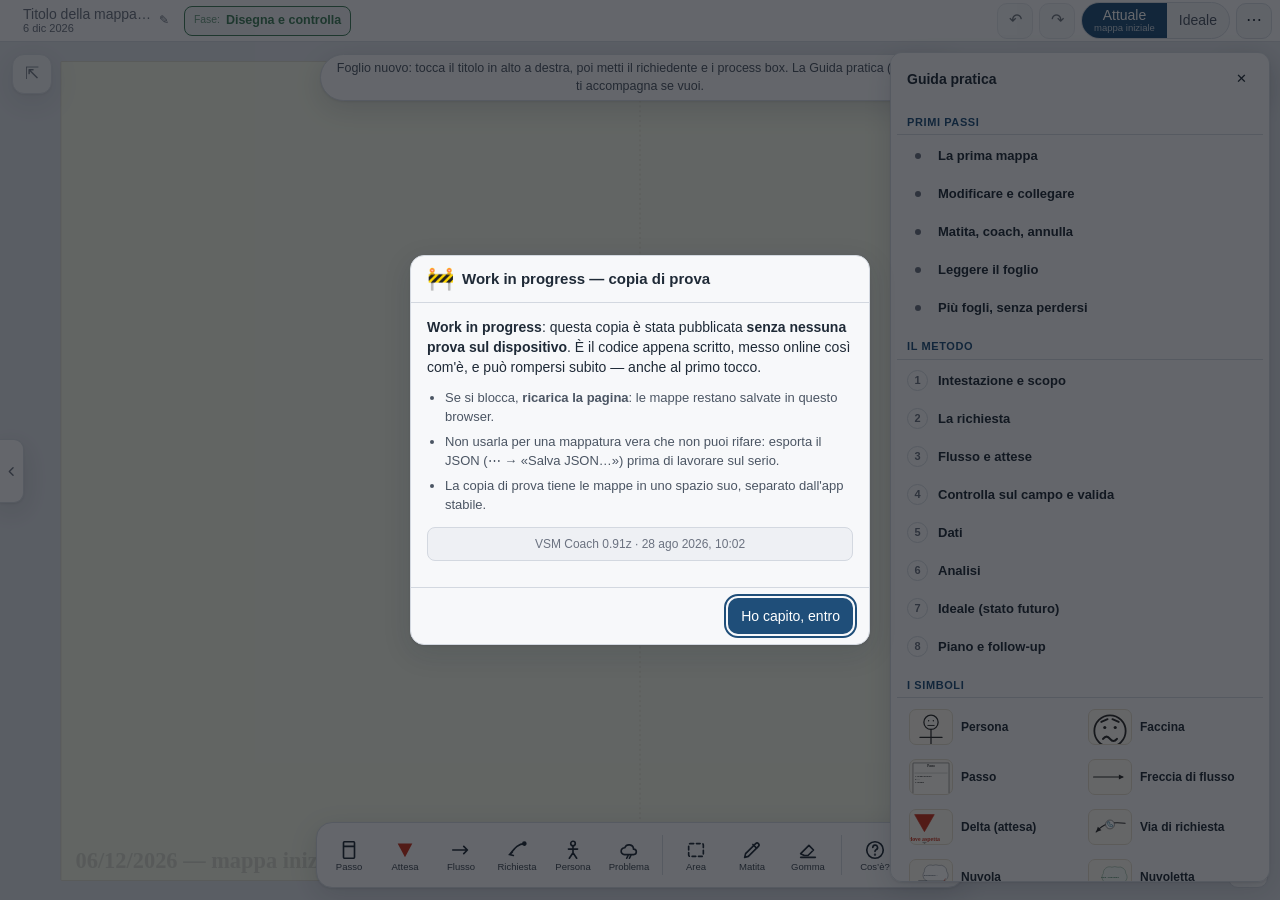
==== commit 9c360c0d: "beta 0.91z · 28 ago 2026, 10:02" ====
--- a/beta/index.html
+++ b/beta/index.html
@@ -10,8 +10,15 @@
      L'hash sha256 in script-src apre UNA porta sola, cucita sul contenuto esatto del loader qui
      sotto (js/manifest.js → document.write dei moduli): un payload iniettato da un JSON non può
      avere questo hash, quindi la regola di sopra resta vera. Se il loader cambia anche di un
-     carattere, l'hash non torna più e la pagina resta bianca — test/build.test.js lo controlla. -->
-<meta http-equiv="Content-Security-Policy" content="default-src 'self'; script-src 'self' 'sha256-UM11sE/aSI91/puMNQK3QURTOmwqVkRIFalW3amJkuQ='; style-src 'self' 'unsafe-inline'; img-src 'self' data: blob:; font-src 'self'; connect-src 'self' https:; object-src 'none'; base-uri 'none'; form-action 'none'">
+     carattere, l'hash non torna più e la pagina resta bianca — test/build.test.js lo controlla.
+     La direttiva media-src qui sotto è l'UNICA aggiunta dagli allegati (F1-1C, D-12): un memo
+     vocale si riascolta da un object URL, e senza questa riga l'audio ricadrebbe su default-src
+     'self' e il tag <audio> resterebbe muto. img-src aveva già blob: (di lì passano le miniature
+     delle foto) e script-src NON si tocca — allargarlo per far vedere un blob sarebbe la porta
+     spalancata che test/build.test.js sorveglia. La stessa direttiva vive in build.py, che
+     riscrive la CSP del file distribuito: cambiarne una sola delle due farebbe funzionare l'audio
+     in sviluppo e non nel dist, o viceversa. -->
+<meta http-equiv="Content-Security-Policy" content="default-src 'self'; script-src 'self' 'sha256-UM11sE/aSI91/puMNQK3QURTOmwqVkRIFalW3amJkuQ='; style-src 'self' 'unsafe-inline'; img-src 'self' data: blob:; media-src 'self' blob:; font-src 'self'; connect-src 'self' https:; object-src 'none'; base-uri 'none'; form-action 'none'">
 <meta name="viewport" content="width=device-width, initial-scale=1, viewport-fit=cover, user-scalable=no">
 <meta name="mobile-web-app-capable" content="yes">
 <meta name="apple-mobile-web-app-capable" content="yes">
--- a/beta/app.css
+++ b/beta/app.css
@@ -119,13 +119,28 @@
 svg .mis-clock.mis-scelta{animation:misscelta 1.1s ease-in-out infinite}
 @keyframes misscelta{0%,100%{opacity:1}50%{opacity:.35}}
 #misctl .mis-btn.trash{opacity:.45}
-/* Il ⚠ «qui e' andata diversa» (F1-1C, D-10): gruppo di SINISTRA, staccato di 14px da cio' che fa
-   correre il giro — lo stesso stacco che .mis-btn.stop usa a destra, dall'altra parte. Nessun
-   colore a riposo: il primo elemento che si legge dev'essere il numero del cronometro. Acceso e'
-   l'ambra gia' provata sull'iPad col cestino armato, e la regola e' LA STESSA riga, non una copia
-   che un giorno andrebbe alla deriva. */
-#misctl .mis-btn.diverso{margin-right:14px}
+/* Il gruppo che RACCOGLIE (⚠ 📷 🎤 — F1-1C, D-10, D-12, D-13): sta a SINISTRA, staccato di 14px da
+   cio' che fa correre il giro — lo stesso stacco che .mis-btn.stop usa a destra, dall'altra parte.
+   Nessun colore a riposo: il primo elemento che si legge dev'essere il numero del cronometro.
+   Lo stacco sta sull'ULTIMO del gruppo, non sul primo: col ⚠ da solo (piano 02-12) i due
+   coincidevano, da due comandi in poi no — e la classe la mette chi disegna la barra, cosi'
+   aggiungere o togliere un comando non lascia il buco nel posto sbagliato.
+   Acceso e' l'ambra gia' provata sull'iPad col cestino armato, e la regola e' LA STESSA riga, non
+   una copia che un giorno andrebbe alla deriva. */
+#misctl .mis-btn.mis-ultimo{margin-right:14px}
 #misctl .mis-btn.trash.armato,#misctl .mis-btn.diverso.armato{opacity:1;background:#b98900;border-color:#b98900;color:#fff}
+/* 🎤 in registrazione (F1-1C, D-12, UI-SPEC §3): rosso con l'icona bianca, un punto che pulsa e i
+   secondi sotto in 12px. Il punto NON pulsa sotto prefers-reduced-motion e resta pieno — non serve
+   una regola in piu': la riga globale in cima al file spegne ogni animazione, e l'opacita' di
+   riposo del punto e' 1. Due regole per la stessa cosa andrebbero alla deriva.
+   Il bottone spento (permesso negato) e' opaco e non toccabile: il perche' l'ha detto il toast. */
+#misctl .mis-btn.rec{background:#c8321e;border-color:#c8321e;color:#fff;flex-direction:column;gap:1px;padding:4px 8px}
+#misctl .mis-btn.rec svg{width:20px;height:20px}
+#misctl .mis-rec{display:flex;align-items:center;gap:4px}
+#misctl .mis-rec-pt{width:7px;height:7px;border-radius:50%;background:#fff;opacity:1;animation:misrec 1.1s ease-in-out infinite}
+#misctl .mis-rec-sec{font-size:12px;font-variant-numeric:tabular-nums;line-height:1}
+@keyframes misrec{0%,100%{opacity:1}50%{opacity:.25}}
+#misctl .mis-btn[disabled]{opacity:.45;cursor:default}
 /* esito 12 (E12-c): rosso ombreggiato sul passo in misura, alone blu sull'attesa in corso */
 svg .mis-shade{fill:rgba(200,50,30,.13);stroke:rgba(200,50,30,.4);stroke-width:1.5}
 svg .mis-shade-attesa{fill:none;stroke:rgba(31,78,121,.3);stroke-width:14;stroke-linecap:round}
@@ -316,6 +331,27 @@
 #pop details.pop-section{margin:2px 0 8px;border-top:1px dashed var(--line);padding-top:6px}
 #pop details.pop-section summary{cursor:pointer;font-size:12px;color:var(--accent);font-weight:600;padding:4px 0;list-style-position:inside}
 #pop details.pop-section[open] summary{margin-bottom:6px}
+/* «Foto e memo»: gli allegati nel pannello del passo (F1-1C, D-15, UI-SPEC §3).
+   Miniature 72x72 (sotto i 72 la foto di un reparto non si riconosce), angoli 8px, il cestino da
+   44px in alto a destra. I memo sono righe da 44px: il tocco col guanto e' la misura di tutto.
+   I due segnaposto dichiarati — «rimasta sull'altro iPad» e «non si apre piu'» — sono un riquadro
+   tratteggiato con le parole dentro: mai un buco, mai una voce che sparisce (Pitfall 6, C-2). */
+#pop .alle-griglia{display:flex;flex-wrap:wrap;gap:8px}
+#pop .alle-voce{position:relative}
+#pop .alle-mini{width:72px;height:72px;border-radius:8px;overflow:hidden;background:var(--panel-2);border:1px solid var(--line);display:flex;align-items:center;justify-content:center}
+#pop .alle-mini img{width:100%;height:100%;object-fit:cover;display:block}
+#pop .alle-righe{display:flex;flex-direction:column;gap:4px;margin-top:6px}
+#pop .alle-riga{display:flex;align-items:center;gap:8px;min-height:44px}
+#pop .alle-ply{min-width:44px;min-height:44px;border:1px solid var(--line);border-radius:8px;background:var(--panel-2);color:var(--fg);cursor:pointer;display:inline-flex;align-items:center;justify-content:center}
+#pop .alle-ply[disabled]{opacity:.45;cursor:default}
+#pop .alle-ply svg{width:18px;height:18px}
+#pop .alle-meta{font-size:12px;color:var(--muted);flex:1}
+#pop .alle-x{min-width:44px;min-height:44px;border:none;background:transparent;color:var(--muted);cursor:pointer;display:inline-flex;align-items:center;justify-content:center}
+#pop .alle-griglia .alle-x{position:absolute;top:-6px;right:-10px;min-width:44px;min-height:44px}
+#pop .alle-x svg{width:18px;height:18px}
+#pop .alle-x.armato{color:#c8321e}
+#pop .alle-manca{display:block;border:1px dashed var(--line);border-radius:8px;padding:6px;font-size:12px;color:var(--muted);line-height:1.3}
+#pop .alle-riga .alle-manca{flex:1}
 /* F1 — la sezione «Tempi e variabilità» */
 .tmp-stats{display:grid;grid-template-columns:1fr 1fr;gap:2px 12px;margin-bottom:6px}
 .tmp-riga{display:flex;justify-content:space-between;gap:8px;font-size:12px}
